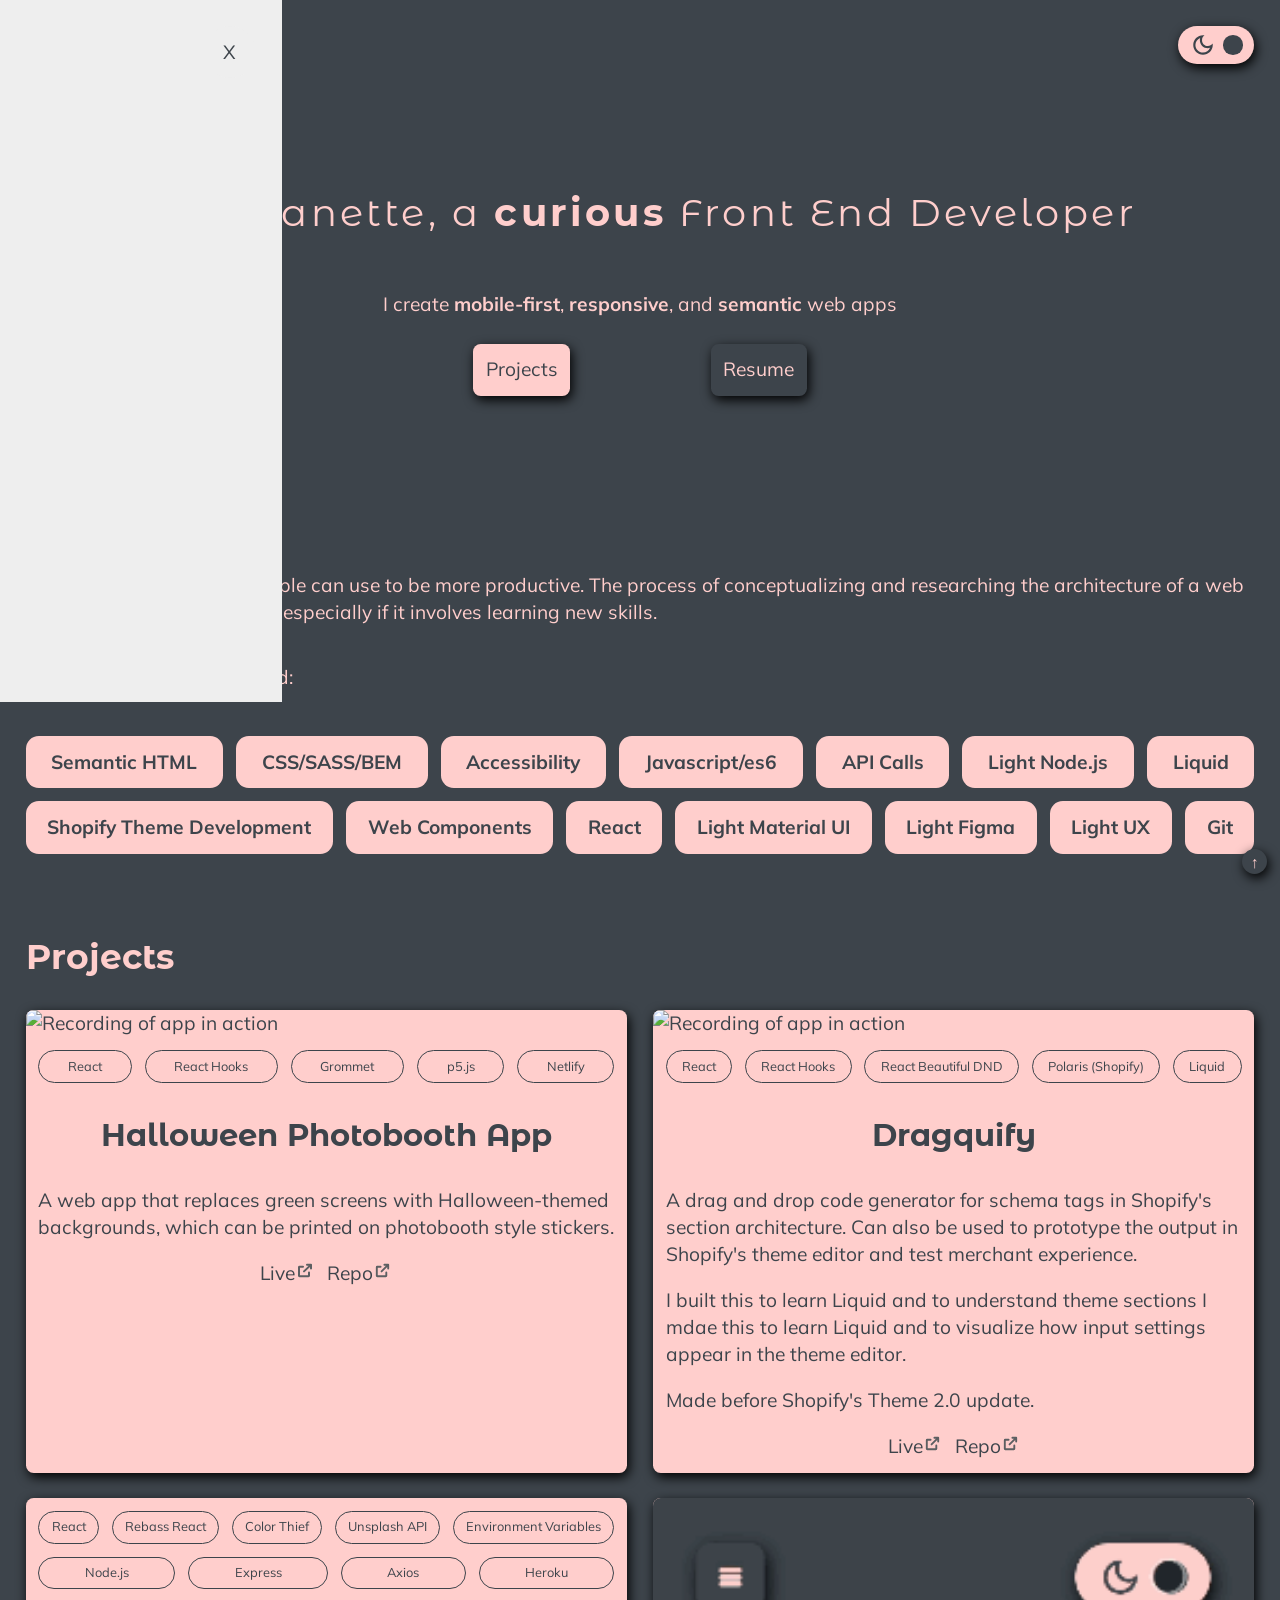
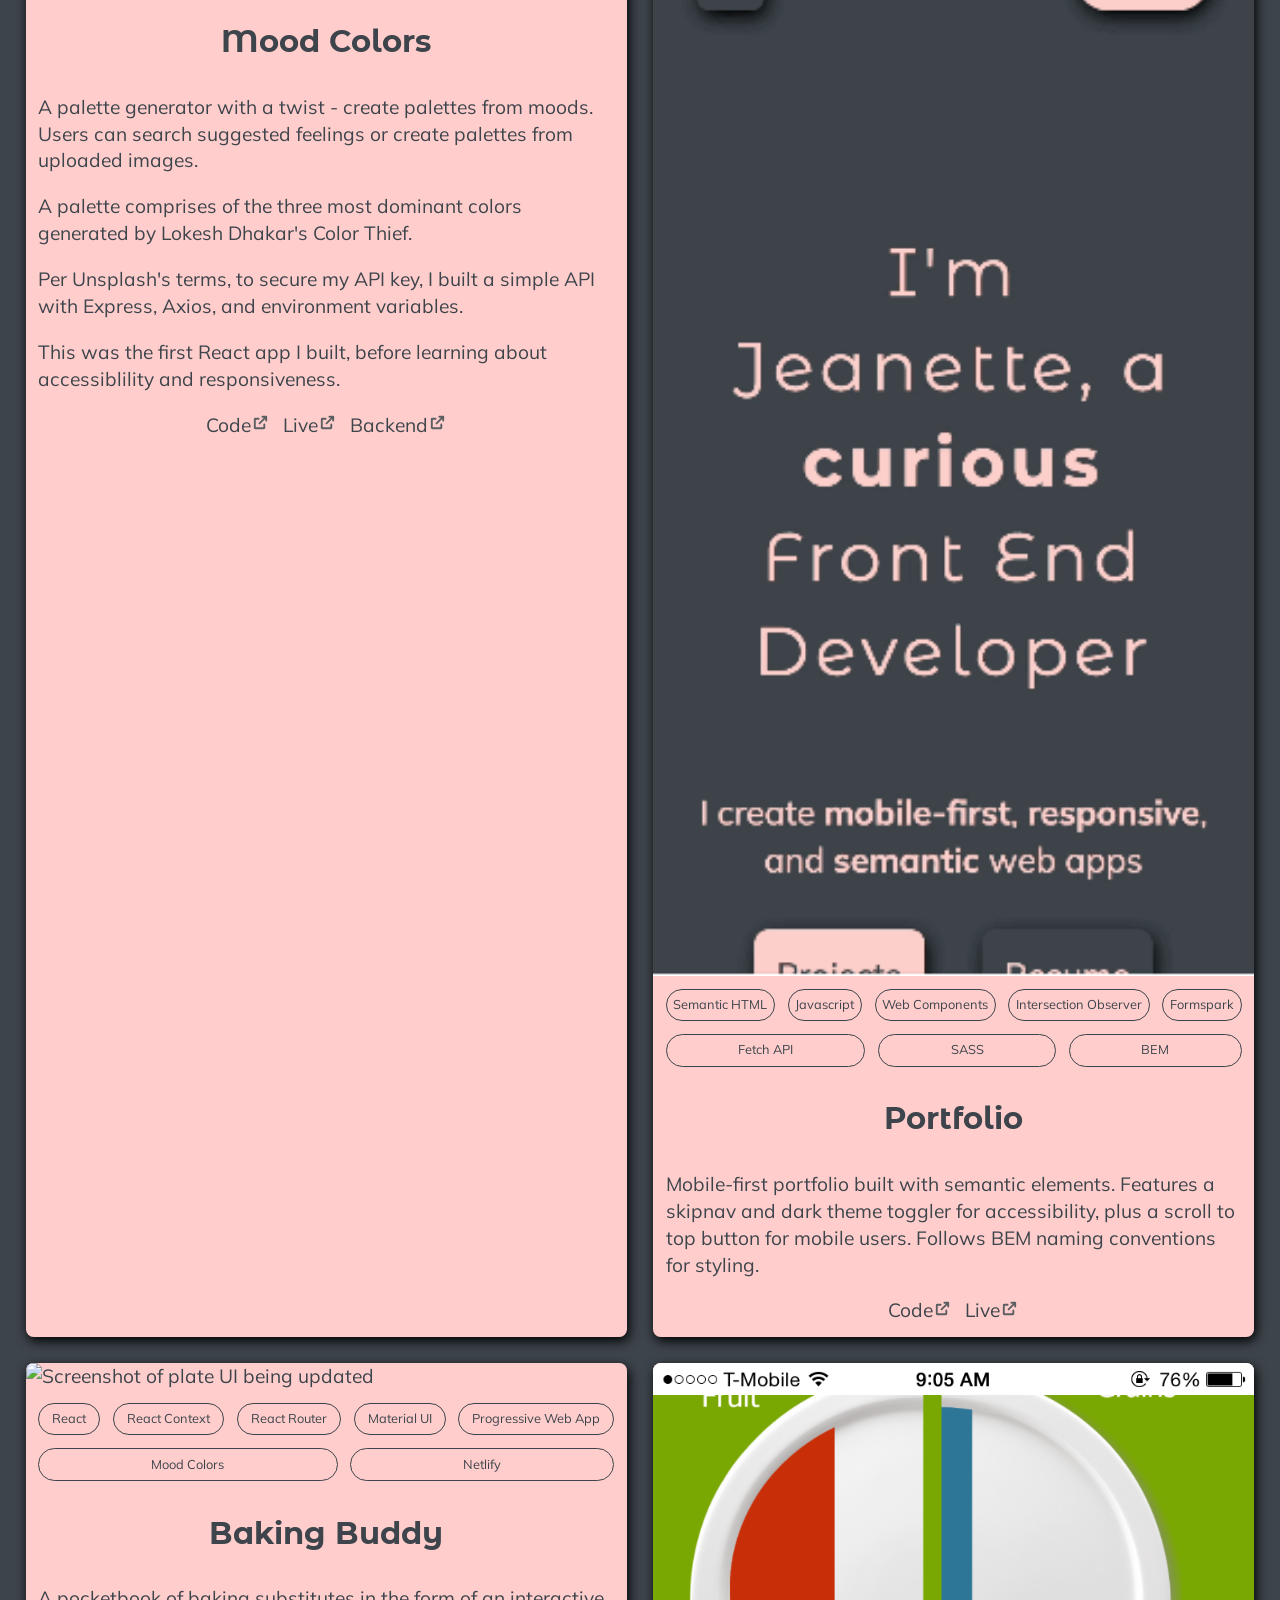
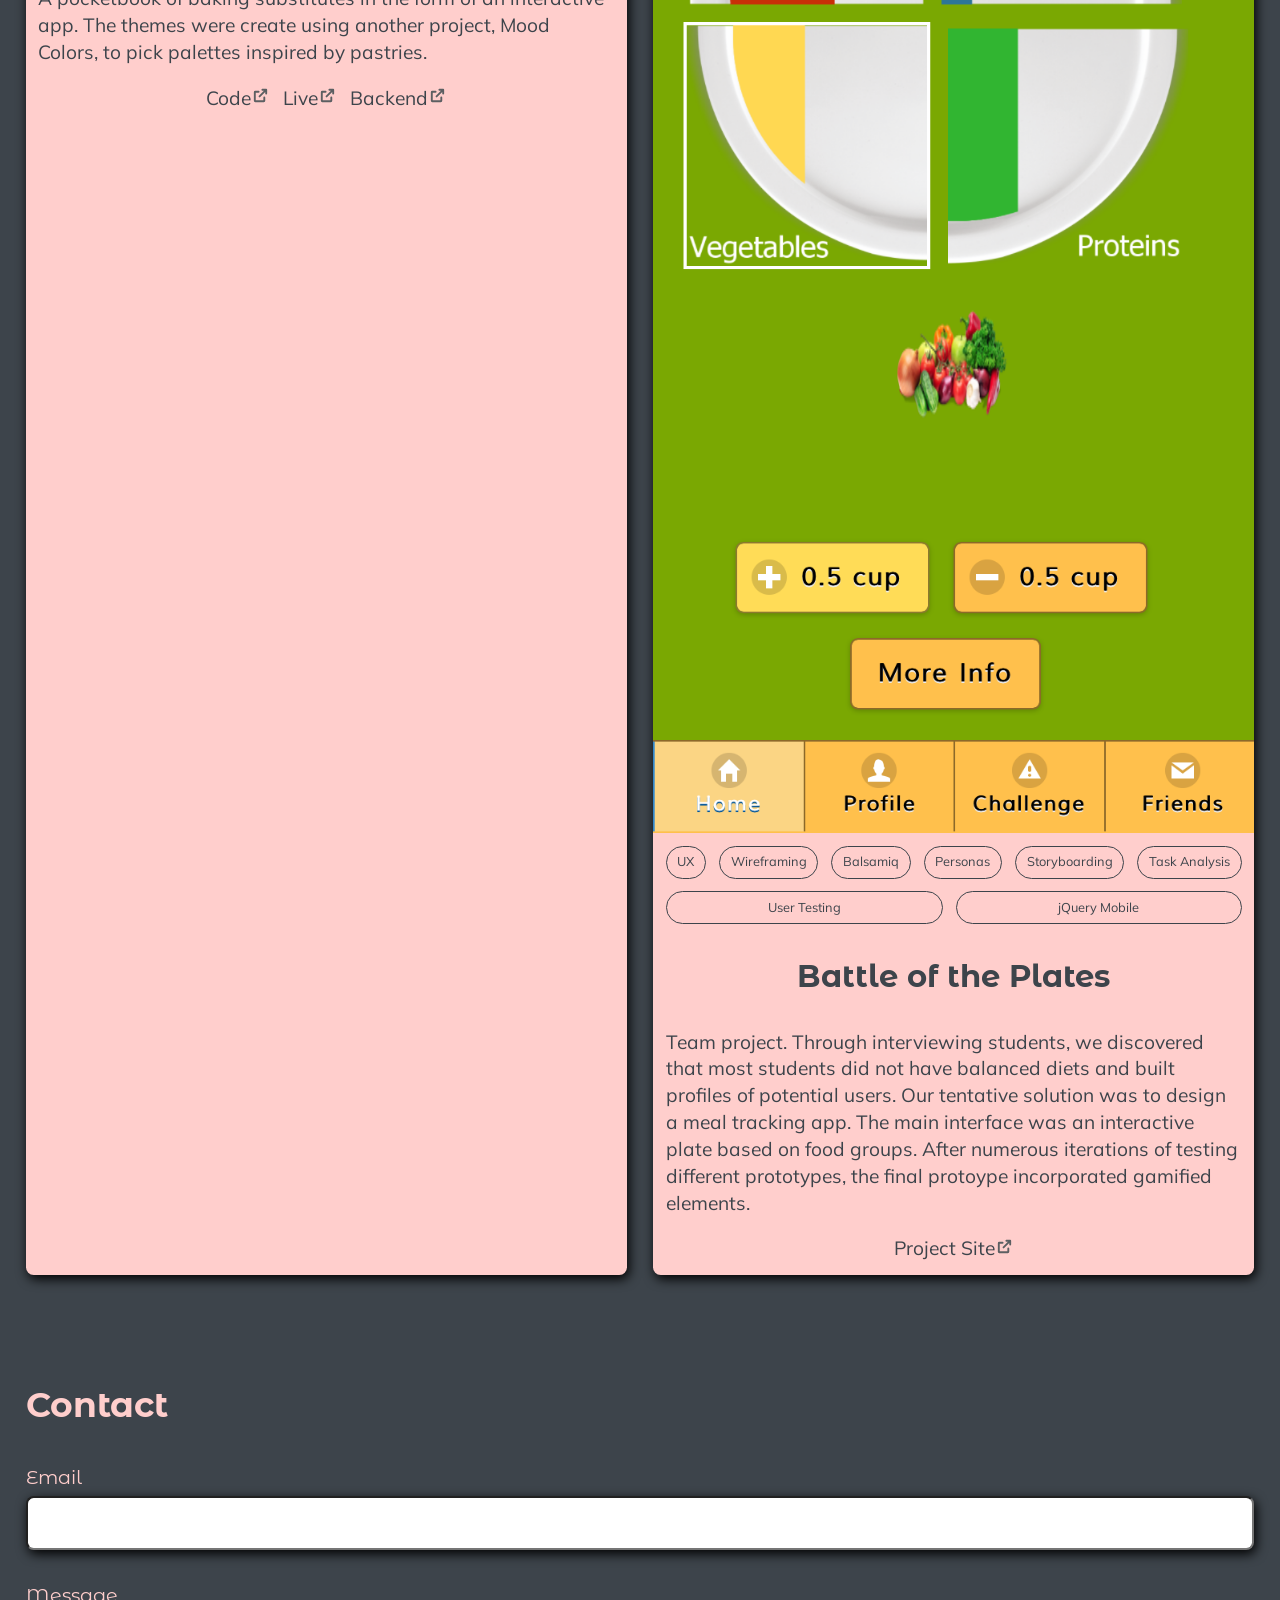
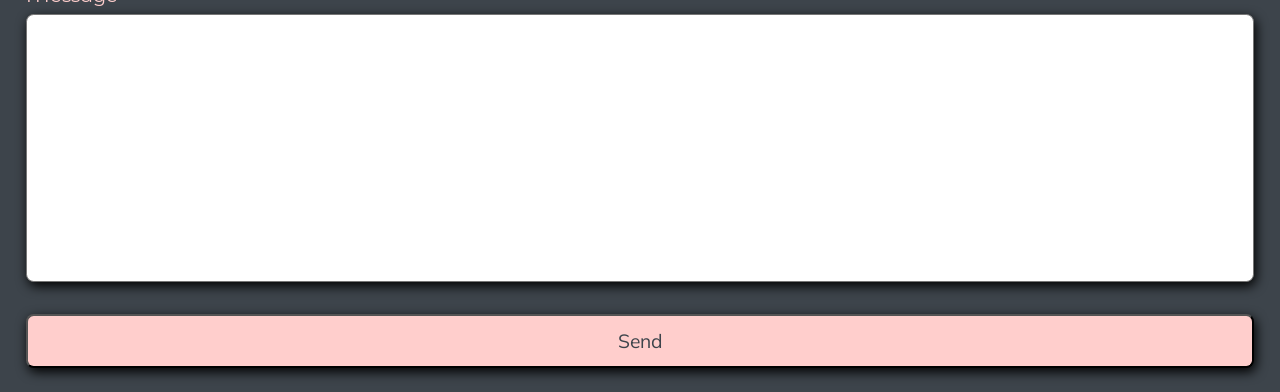
==== index.html @ dcfffb49 "Add placeholder image and lazyload gifs" ====
<!DOCTYPE html>
<html lang="en">
  <head>
    <meta charset="UTF-8" />
    <meta http-equiv="X-UA-Compatible" content="IE=edge" />
    <meta name="viewport" content="width=device-width, initial-scale=1.0" />
    <meta name="description" content="Portfolio" />
    <link rel="stylesheet" href="main.css" />
    <link rel="favicon" type="image/ico" href="favicon.ico" />
    <title>Jeanette Yue Portfolio</title>

    <style>
      @import url("https://fonts.googleapis.com/css2?family=Montserrat+Alternates:wght@300;400;700&family=Mulish:wght@300;400;700&display=swap");
    </style>
    <script src="src/components.js"></script>
    <script src="src/form.js" defer></script>
    <script src="src/observer.js" defer></script>
    <script src="src/lazyload.js" defer></script>
  </head>

  <body>
    <section>
      <a href="#main-content" class="skipnav">Skip to main content</a>
    </section>

    <header class="header">
      <mobile-menu
        class="menu"
        data-links-separator=", "
        data-links="home, about, projects, contact"
      >
      </mobile-menu>

      <color-toggler class="color-toggler"></color-toggler>
    </header>

    <main id="main-content">
      <button class="btn btn--ghost fab fab__scroll fab-scroll">↑</button>

      <article id="home" class="section home">
        <h1 class="section__title home__title">
          I'm Jeanette, a <strong class="home__bold">curious</strong> Front End
          Developer
        </h1>
        <div class="home__intro">
          <p class="home__content">
            I create <strong class="home__bold">mobile-first</strong>,
            <strong class="home__bold">responsive</strong>, and
            <strong class="home__bold">semantic</strong> web apps
          </p>
          <section class="home__cta">
            <a href="#projects" class="btn btn--primary">Projects</a>
            <a
              href="https://drive.google.com/file/d/1kxnfluTPzVmD3ePBHI1fdvrv6Mj-pIiy/view?usp=share_link"
              class="btn btn--secondary"
              >Resume</a
            >
          </section>
        </div>
      </article>

      <article id="about" class="section about">
        <h2 class="section__title">About</h2>
        <p>
          I love building tools that people can use to be more productive. The
          process of conceptualizing and researching the architecture of a web
          app is a thrilling adventrure, especially if it involves learning new
          skills.
        </p>
        <p>In my adventures, I've learned:</p>

        <section class="about__skills">
          <ul class="skills" aria-label="Skills">
            <li class="skills__item">Semantic HTML</li>
            <li class="skills__item">CSS/SASS/BEM</li>
            <li class="skills__item">Accessibility</li>
            <li class="skills__item">Javascript/es6</li>
            <li class="skills__item">API Calls</li>
            <li class="skills__item">Light Node.js</li>
            <li class="skills__item">Liquid</li>
            <li class="skills__item">Shopify Theme Development</li>
            <li class="skills__item">Web Components</li>
            <li class="skills__item">React</li>
            <li class="skills__item">Light Material UI</li>
            <li class="skills__item">Light Figma</li>
            <li class="skills__item">Light UX</li>
            <li class="skills__item">Git</li>
          </ul>
        </section>
      </article>

      <article id="projects" class="section projects">
        <h2 class="section__title">Projects</h2>

        <section class="projects card__gallery">
          <section class="projects__card card">
            <div class="card__img img__wrapper">
              <img
                src="placeholder.jpg"
                data-portfolio-src="gifs/photobooth.gif"
                alt="Recording of app in action"
                class="img"
              />
            </div>

            <div class="card__details">
              <ul class="card__skills-list" aria-label="Skills used in project">
                <li class="card__skills">React</li>
                <li class="card__skills">React Hooks</li>
                <li class="card__skills">Grommet</li>
                <li class="card__skills">p5.js</li>
                <li class="card__skills">Netlify</li>
              </ul>

              <h3 class="card__title">Halloween Photobooth App</h3>

              <p class="card__description">
                A web app that replaces green screens with Halloween-themed
                backgrounds, which can be printed on photobooth style stickers.
              </p>

              <ul class="card__links" aria-label="External links">
                <li class="card__list-item">
                  <a
                    href="https://halloweenphotobooth.netlify.app/"
                    target="_blank"
                    class="card__link"
                    rel="noreferrer"
                    >Live</a
                  >
                </li>
                <li class="card__list-item">
                  <a
                    href="https://github.com/j-yue/photobooth"
                    target="_blank"
                    class="card__link"
                    rel="noreferrer"
                    >Repo</a
                  >
                </li>
              </ul>
            </div>
          </section>

          <section class="projects__card card">
            <div class="card__img img__wrapper">
              <img
                src="placeholder.jpg"
                data-portfolio-src="gifs/dragquify.gif"
                alt="Recording of app in action"
                class="img"
              />
            </div>

            <div class="card__details">
              <ul class="card__skills-list" aria-label="Skills used in project">
                <li class="card__skills">React</li>
                <li class="card__skills">React Hooks</li>
                <li class="card__skills">React Beautiful DND</li>
                <li class="card__skills">Polaris (Shopify)</li>
                <li class="card__skills">Liquid</li>
              </ul>

              <h3 class="card__title">Dragquify</h3>

              <p class="card__description">
                A drag and drop code generator for schema tags in Shopify's
                section architecture. Can also be used to prototype the output
                in Shopify's theme editor and test merchant experience.
              </p>

              <p class="card__description">
                I built this to learn Liquid and to understand theme sections I
                mdae this to learn Liquid and to visualize how input settings
                appear in the theme editor.
              </p>

              <p class="card__description">
                Made before Shopify's Theme 2.0 update.
              </p>

              <ul class="card__links" aria-label="External links">
                <li class="card__list-item">
                  <a
                    href="https://dragquify.netlify.app/"
                    target="_blank"
                    class="card__link"
                    rel="noreferrer"
                    >Live</a
                  >
                </li>
                <li class="card__list-item">
                  <a
                    href="https://github.com/j-yue/dragquify"
                    target="_blank"
                    class="card__link"
                    rel="noreferrer"
                    >Repo</a
                  >
                </li>
              </ul>
            </div>
          </section>

          <section class="projects__card card">
            <div class="card__img img__wrapper">
              <img
                src="placeholder.jpg"
                data-portfolio-src="gifs/moodcolors.gif"
                alt=""
                class="img"
              />
            </div>

            <div class="card__details">
              <ul class="card__skills-list" aria-label="Skills used in project">
                <li class="card__skills">React</li>
                <li class="card__skills">Rebass React</li>
                <li class="card__skills">Color Thief</li>
                <li class="card__skills">Unsplash API</li>
                <li class="card__skills">Environment Variables</li>
                <li class="card__skills">Node.js</li>
                <li class="card__skills">Express</li>
                <li class="card__skills">Axios</li>
                <li class="card__skills">Heroku</li>
              </ul>

              <h3 class="card__title">Mood Colors</h3>

              <p class="card__description">
                A palette generator with a twist - create palettes from moods.
                Users can search suggested feelings or create palettes from
                uploaded images.
              </p>

              <p class="card__description">
                A palette comprises of the three most dominant colors generated
                by Lokesh Dhakar's Color Thief.
              </p>

              <p class="card__description">
                Per Unsplash's terms, to secure my API key, I built a simple API
                with Express, Axios, and environment variables.
              </p>

              <p class="card__description">
                This was the first React app I built, before learning about
                accessiblility and responsiveness.
              </p>

              <ul class="card__links" aria-label="External links">
                <li class="card__list-item">
                  <a
                    href="https://github.com/j-yue/mood-palette"
                    target="_blank"
                    class="card__link"
                    rel="noreferrer"
                    >Code</a
                  >
                </li>
                <li class="card__list-item">
                  <a
                    href="https://moodpalette.netlify.app/"
                    target="_blank"
                    class="card__link"
                    rel="noreferrer"
                    >Live</a
                  >
                </li>
                <li class="card__list-item">
                  <a
                    href="https://github.com/j-yue/mood-palette-backend/blob/master/index.js"
                    target="_blank"
                    class="card__link"
                    rel="noreferrer"
                    >Backend</a
                  >
                </li>
              </ul>
            </div>
          </section>

          <section class="projects__card card">
            <div class="card__img img__wrapper">
              <img
                src="placeholder.jpg"
                data-portfolio-src="gifs/portfolio.gif"
                alt=""
                class="img"
              />
            </div>

            <div class="card__details">
              <ul class="card__skills-list" aria-label="Skills used in project">
                <li class="card__skills">Semantic HTML</li>
                <li class="card__skills">Javascript</li>
                <li class="card__skills">Web Components</li>
                <li class="card__skills">Intersection Observer</li>
                <li class="card__skills">Formspark</li>
                <li class="card__skills">Fetch API</li>
                <li class="card__skills">SASS</li>
                <li class="card__skills">BEM</li>
              </ul>

              <h3 class="card__title">Portfolio</h3>

              <p class="card__description">
                Mobile-first portfolio built with semantic elements. Features a
                skipnav and dark theme toggler for accessibility, plus a scroll
                to top button for mobile users. Follows BEM naming conventions
                for styling.
              </p>

              <ul class="card__links" aria-label="External links">
                <li class="card__list-item">
                  <a href="" target="_blank" class="card__link" rel="noreferrer"
                    >Code</a
                  >
                </li>
                <li class="card__list-item">
                  <a href="" target="_blank" class="card__link" rel="noreferrer"
                    >Live</a
                  >
                </li>
              </ul>
            </div>
          </section>

          <section class="projects__card card">
            <div class="card__img img__wrapper">
              <img
                src="placeholder.jpg"
                data-portfolio-src="gifs/bakingbuddy.gif"
                alt="Screenshot of plate UI being updated"
                class="img"
              />
            </div>

            <div class="card__details">
              <ul class="card__skills-list" aria-label="Skills used in project">
                <li class="card__skills">React</li>
                <li class="card__skills">React Context</li>
                <li class="card__skills">React Router</li>
                <li class="card__skills">Material UI</li>
                <li class="card__skills">Progressive Web App</li>
                <li class="card__skills">Mood Colors</li>
                <li class="card__skills">Netlify</li>
              </ul>

              <h3 class="card__title">Baking Buddy</h3>

              <p class="card__description">
                A pocketbook of baking substitutes in the form of an interactive
                app. The themes were create using another project, Mood Colors,
                to pick palettes inspired by pastries.
              </p>

              <ul class="card__links" aria-label="External links">
                <li class="card__list-item">
                  <a href="" target="_blank" class="card__link" rel="noreferrer"
                    >Code</a
                  >
                </li>
                <li class="card__list-item">
                  <a href="" target="_blank" class="card__link" rel="noreferrer"
                    >Live</a
                  >
                </li>
                <li class="card__list-item">
                  <a href="" target="_blank" class="card__link" rel="noreferrer"
                    >Backend</a
                  >
                </li>
              </ul>
            </div>
          </section>

          <section class="projects__card card">
            <div class="card__img img__wrapper">
              <img
                src="placeholder.jpg"
                data-portfolio-src="gifs/plate.gif"
                alt=""
                class="img"
              />
            </div>

            <div class="card__details">
              <ul class="card__skills-list" aria-label="Skills used in project">
                <li class="card__skills">UX</li>
                <li class="card__skills">Wireframing</li>
                <li class="card__skills">Balsamiq</li>
                <li class="card__skills">Personas</li>
                <li class="card__skills">Storyboarding</li>
                <li class="card__skills">Task Analysis</li>
                <li class="card__skills">User Testing</li>
                <li class="card__skills">jQuery Mobile</li>
              </ul>

              <h3 class="card__title">Battle of the Plates</h3>

              <p class="card__description">
                Team project. Through interviewing students, we discovered that
                most students did not have balanced diets and built profiles of
                potential users. Our tentative solution was to design a meal
                tracking app. The main interface was an interactive plate based
                on food groups. After numerous iterations of testing different
                prototypes, the final protoype incorporated gamified elements.
              </p>

              <ul class="card__links" aria-label="External links">
                <li class="card__list-item">
                  <a
                    href="https://battleplates.netlify.app/"
                    target="_blank"
                    class="card__link"
                    rel="noreferrer"
                    >Project Site</a
                  >
                </li>
              </ul>
            </div>
          </section>
        </section>
      </article>

      <article class="section contact" id="contact">
        <h2 class="section__title">Contact</h2>

        <form class="contact__form">
          <div class="form__wrapper">
            <label for="email" class="form__label">Email</label>
            <input
              class="form__input form__email"
              type="email"
              id="email"
              name="email"
              required
            />
          </div>
          <div class="form__wrapper">
            <label for="message" class="form__label">Message</label>
            <textarea
              class="form__input form__textarea"
              name="message"
              id="message"
              cols="30"
              rows="10"
              required
            ></textarea>
          </div>

          <button class="btn btn--submit form__submit" type="submit">
            Send
          </button>

          <div class="form__toast-wrapper">
            <span class="form__toast"></span>
          </div>
        </form>
      </article>
    </main>
  </body>
</html>
---- main.css ----
:root {
  --color-bg: #3d444b;
  --color-fg: #ffcecc;
  --color-accent: #bbcde0;
  --color-menu: #eee;
  --color-accent2: #a285a5;
  --spacing: 2rem;
  --transition: 0.4s;
  --border-radius: 0.6rem;
  --drop-shadow: drop-shadow(2px 4px 6px black);
  --toggler-on: var(--color-fg);
  --toggler-off: #888;
  --toggler-slider: var(--color-bg);
  --toggler-top: 0.75rem;
  --toggler-left: 3.5rem;
  --toggler-icon-url: url("icons/icon-dark.svg");
  --toggler-icon-left: 0.5rem;
  --font-body: "Mulish", sans-serif;
  --font-title: "Montserrat Alternates", sans-serif;
}

body[light] {
  --color-bg: #fff;
  --color-fg: #000;
  --color-accent: #888;
  --color-menu: #000;
  --toggler-on: #000;
  --toggler-off: #888;
  --toggler-slider: #fff;
  --toggler-left: 1rem;
  --toggler-icon-url: url("icons/icon-light.svg");
  --toggler-icon-left: 2.75rem;
}

@keyframes fadeIn {
  from {
    opacity: 0;
    top: 2rem;
  }
  30% {
    top: 0;
    opacity: 0.1;
  }
  60% {
    top: 0;
    opacity: 0.5;
  }
  to {
    opacity: 1;
    top: 0;
  }
}
*, *::before, *::after {
  box-sizing: border-box;
  cursor: default;
}

body {
  margin: 0;
  position: absolute;
  min-width: 320px;
  opacity: 0;
  animation: 1s fadeIn 0.5s ease-out forwards;
}

main {
  margin-top: 3rem;
}

ul {
  padding: 0;
  margin: 0;
  list-style: none;
}

a {
  color: inherit;
  cursor: pointer;
}

html {
  font-size: 14px;
  scroll-behavior: smooth;
  height: 100%;
}
@media screen and (min-width: 769px) {
  html {
    font-size: 18px;
  }
}
@media screen and (min-width: 1025px) {
  html {
    font-size: 22px;
  }
}
@media screen and (min-width: 1201px) {
  html {
    font-size: 1vw;
  }
}
@media screen and (min-width: 1401px) {
  html {
    font-size: 1.25vw;
  }
}

body {
  background-color: var(--color-bg);
  position: absolute;
  min-height: 100%;
  width: 100%;
}
body[unscrollable] {
  overflow: hidden;
}

body {
  color: var(--color-fg);
  font-size: 1.5rem;
  font-family: var(--font-body);
  line-height: 1.4;
}

h1 {
  font-family: var(--font-title);
  font-size: calc(calc(3rem + 0.3rem) - calc(1 * 0.3rem));
}

h2 {
  font-family: var(--font-title);
  font-size: calc(calc(3rem + 0.3rem) - calc(2 * 0.3rem));
}

h3 {
  font-family: var(--font-title);
  font-size: calc(calc(3rem + 0.3rem) - calc(3 * 0.3rem));
}

h4 {
  font-family: var(--font-title);
  font-size: calc(calc(3rem + 0.3rem) - calc(4 * 0.3rem));
}

h5 {
  font-family: var(--font-title);
  font-size: calc(calc(3rem + 0.3rem) - calc(5 * 0.3rem));
}

h6 {
  font-family: var(--font-title);
  font-size: calc(calc(3rem + 0.3rem) - calc(6 * 0.3rem));
}

h1 {
  letter-spacing: 0.25rem;
}

.visually-hidden {
  clip: rect(0 0 0 0);
  clip-path: inset(50%);
  height: 1px;
  overflow: hidden;
  position: absolute;
  white-space: nowrap;
  width: 1px;
}

.skipnav {
  opacity: 0;
  position: absolute;
  left: var(--spacing);
  top: -100vh;
  transition: 0.3s;
  padding: 1rem;
}
.skipnav:focus {
  top: var(--spacing);
  opacity: 1;
  background-color: var(--color-accent);
  color: var(--color-bg);
  z-index: 100;
}

.btn {
  font-size: inherit;
  padding: 1rem;
  border-radius: var(--border-radius);
  transition: var(--transition);
  filter: var(--drop-shadow);
  font-family: var(--font-body);
  text-decoration: none;
}
.btn:hover {
  box-shadow: 0 0 1rem var(--color-fg);
  cursor: pointer;
}
.btn:active {
  transform: translateY(0.1rem);
}
.btn--primary {
  background-color: var(--color-fg);
  color: var(--color-bg);
}
.btn--secondary {
  background-color: var(--color-bg);
  color: var(--color-fg);
}
.btn--ghost {
  background-color: var(--color-bg);
  color: var(--color-fg);
  border: 0;
}
.btn--close {
  padding: 0;
  width: 4rem;
  height: 4rem;
  border-radius: 50%;
  background-color: var(--color-menu);
  color: var(--color-bg);
  display: flex;
  flex-direction: row;
  flex-wrap: nowrap;
  justify-content: center;
  align-items: center;
  position: absolute;
  top: var(--spacing);
  right: var(--spacing);
  border: 0;
  filter: none;
}
.btn--close:hover {
  background: var(--color-bg);
  color: var(--color-menu);
}
.btn--submit {
  background-color: var(--color-fg);
  color: var(--color-bg);
  width: 100%;
}
.btn--fab {
  border-radius: 50%;
}

.fab {
  border-radius: 50%;
  transition: var(--transition);
  display: flex;
  flex-direction: row;
  flex-wrap: nowrap;
  justify-content: center;
  align-items: center;
}
.fab__scroll {
  position: fixed;
  right: 1rem;
  z-index: 10;
  width: 1rem;
  height: 1rem;
  font-size: 1.25rem;
  opacity: 0;
}
.fab__scroll--visible {
  bottom: 2rem;
  opacity: 1;
}
.fab__scroll--hidden {
  bottom: -5rem;
  opacity: 0;
}

.home__title {
  font-weight: normal;
  text-align: center;
}
.home__bold {
  font-weight: bold;
}
@media screen and (min-width: 769px) {
  .home__intro {
    width: 75%;
    margin: auto;
  }
}
@media screen and (min-width: 1201px) {
  .home__intro {
    width: 50%;
  }
}
.home__content {
  text-align: center;
}
.home__cta {
  display: flex;
  flex-direction: row;
  flex-wrap: nowrap;
  justify-content: space-evenly;
  align-items: center;
  margin-top: var(--spacing);
}

.about__skills {
  margin-top: var(--spacing);
}

.section {
  padding: var(--spacing);
  display: flex;
  flex-flow: column nowrap;
}

.skills {
  display: flex;
  flex-direction: row;
  flex-wrap: wrap;
  justify-content: center;
  align-items: center;
  font-weight: bold;
  margin-right: -1rem;
  margin-bottom: -1rem;
}
.skills__item {
  background-color: var(--color-fg);
  color: var(--color-bg);
  padding: 1rem;
  border-radius: 1rem;
  margin: 0 1rem 1rem 0;
  display: flex;
  flex-direction: column;
  flex-wrap: nowrap;
  justify-content: center;
  align-items: center;
  flex: auto;
  text-align: center;
}

.img {
  width: 100%;
  height: auto;
  object-fit: cover;
}
.img__wrapper {
  display: flex;
  flex-flow: column nowrap;
  justify-content: center;
  align-items: center;
  width: 100%;
}

.menu__expand {
  width: 3rem;
  height: 3rem;
  display: flex;
  flex-direction: column;
  flex-wrap: nowrap;
  justify-content: space-evenly;
  align-items: center;
  background: var(--color-bg);
}
.menu__hamburger {
  width: 100%;
  height: 0.25rem;
  border-radius: 0.25rem;
  background-color: var(--color-fg);
}
.menu__hamburger:hover {
  cursor: pointer;
}
.menu__list {
  margin: 0;
  padding: var(--spacing);
  list-style: none;
  background: var(--color-menu);
  position: fixed;
  top: 0;
  width: 100%;
  height: 100vh;
  z-index: 100;
  display: flex;
  flex-direction: column;
  flex-wrap: nowrap;
  justify-content: space-evenly;
  align-items: center;
  box-sizing: border-box;
  left: -100vw;
  transition: var(--transition);
}
.menu__nav--expanded .menu__list {
  left: 0;
}
.menu__link {
  color: var(--color-bg);
  text-decoration: none;
  text-transform: capitalize;
  font-size: 2rem;
}
.menu__link:local-link {
  font-weight: bold;
}
.menu__list-item {
  position: relative;
  display: flex;
  flex-direction: column;
  flex-wrap: nowrap;
  justify-content: center;
  align-items: center;
  transition: var(--transition);
}
.menu__list-item::after {
  content: "";
  display: block;
  width: 0;
  height: 3px;
  opacity: 0;
  position: relative;
  z-index: -1;
  background-color: var(--color-bg);
  transition: var(--transition);
}
.menu__list-item:hover::after {
  width: 130%;
  opacity: 1;
}

.card {
  display: flex;
  flex-direction: column;
  flex-wrap: nowrap;
  justify-content: flex-start;
  align-items: center;
  background: var(--color-fg);
  color: var(--color-bg);
  border-radius: var(--border-radius);
  overflow: hidden;
  filter: var(--drop-shadow);
  margin-bottom: var(--spacing);
  align-self: stretch;
}
.card__gallery {
  display: flex;
  flex-direction: row;
  flex-wrap: wrap;
  justify-content: space-between;
  align-items: center;
}
.card__title {
  text-align: center;
}
.card__details {
  padding: calc((var(--spacing))/2);
}
.card__skills-list {
  display: flex;
  flex-direction: row;
  flex-wrap: wrap;
  justify-content: center;
  align-items: center;
  font-size: 1rem;
  margin-right: -1rem;
  margin-bottom: -1rem;
}
.card__skills {
  flex: auto;
  color: var(--color-bg);
  border: 0.1rem solid var(--color-bg);
  padding: 0.5rem;
  text-align: center;
  border-radius: 2rem;
  margin: 0 1rem 1rem 0;
}
.card__links {
  display: flex;
  flex-direction: row;
  flex-wrap: nowrap;
  justify-content: center;
  align-items: center;
}
.card__link {
  padding: 0.5rem;
  text-decoration: none;
}
.card__link::after {
  content: "";
  width: 1.5rem;
  height: 1.5rem;
  display: inline-block;
  background-image: url("icons/icon-external.svg");
}
@media screen and (min-width: 1025px) {
  .card {
    width: calc(50% - calc((var(--spacing))/2));
  }
}

.header {
  padding: var(--spacing);
  width: 100%;
}

.form__label {
  font-family: var(--font-title);
  line-height: 2;
}
.form__input {
  width: 100%;
  font-size: inherit;
  padding: calc(var(--spacing)*.5);
  border-radius: var(--border-radius);
  filter: var(--drop-shadow);
  font-family: inherit;
}
.form__textarea {
  resize: none;
}
.form__wrapper {
  margin-bottom: var(--spacing);
}
.form__toast-wrapper {
  display: flex;
  flex-direction: row;
  flex-wrap: nowrap;
  justify-content: center;
  align-items: center;
  position: fixed;
  bottom: -100vh;
  left: 0;
  width: 100%;
  opacity: 0;
  transition: var(--transition);
}
.form__toast-wrapper--visible {
  bottom: 50%;
  opacity: 1;
}
.form__toast {
  background: var(--color-accent);
  color: var(--color-bg);
  padding: 1rem;
  border-radius: var(--border-radius);
}

/*# sourceMappingURL=main.css.map */
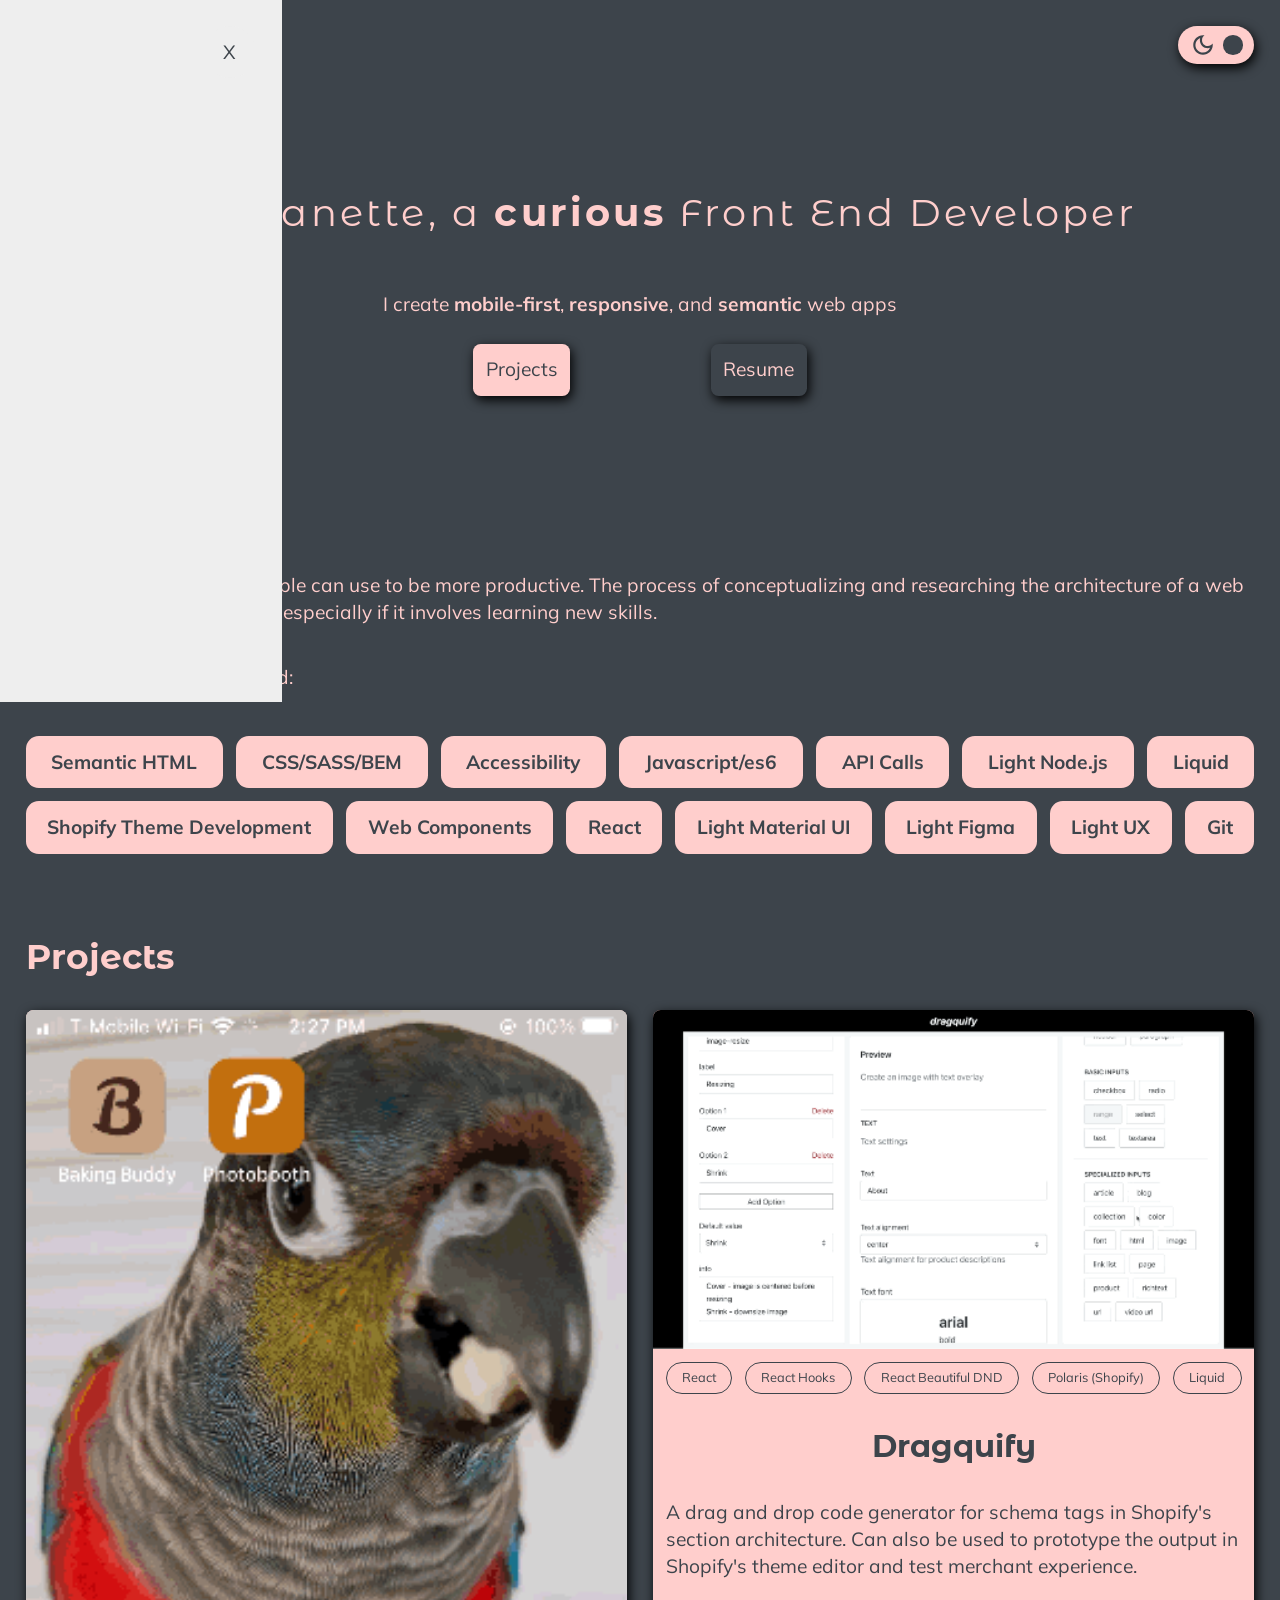
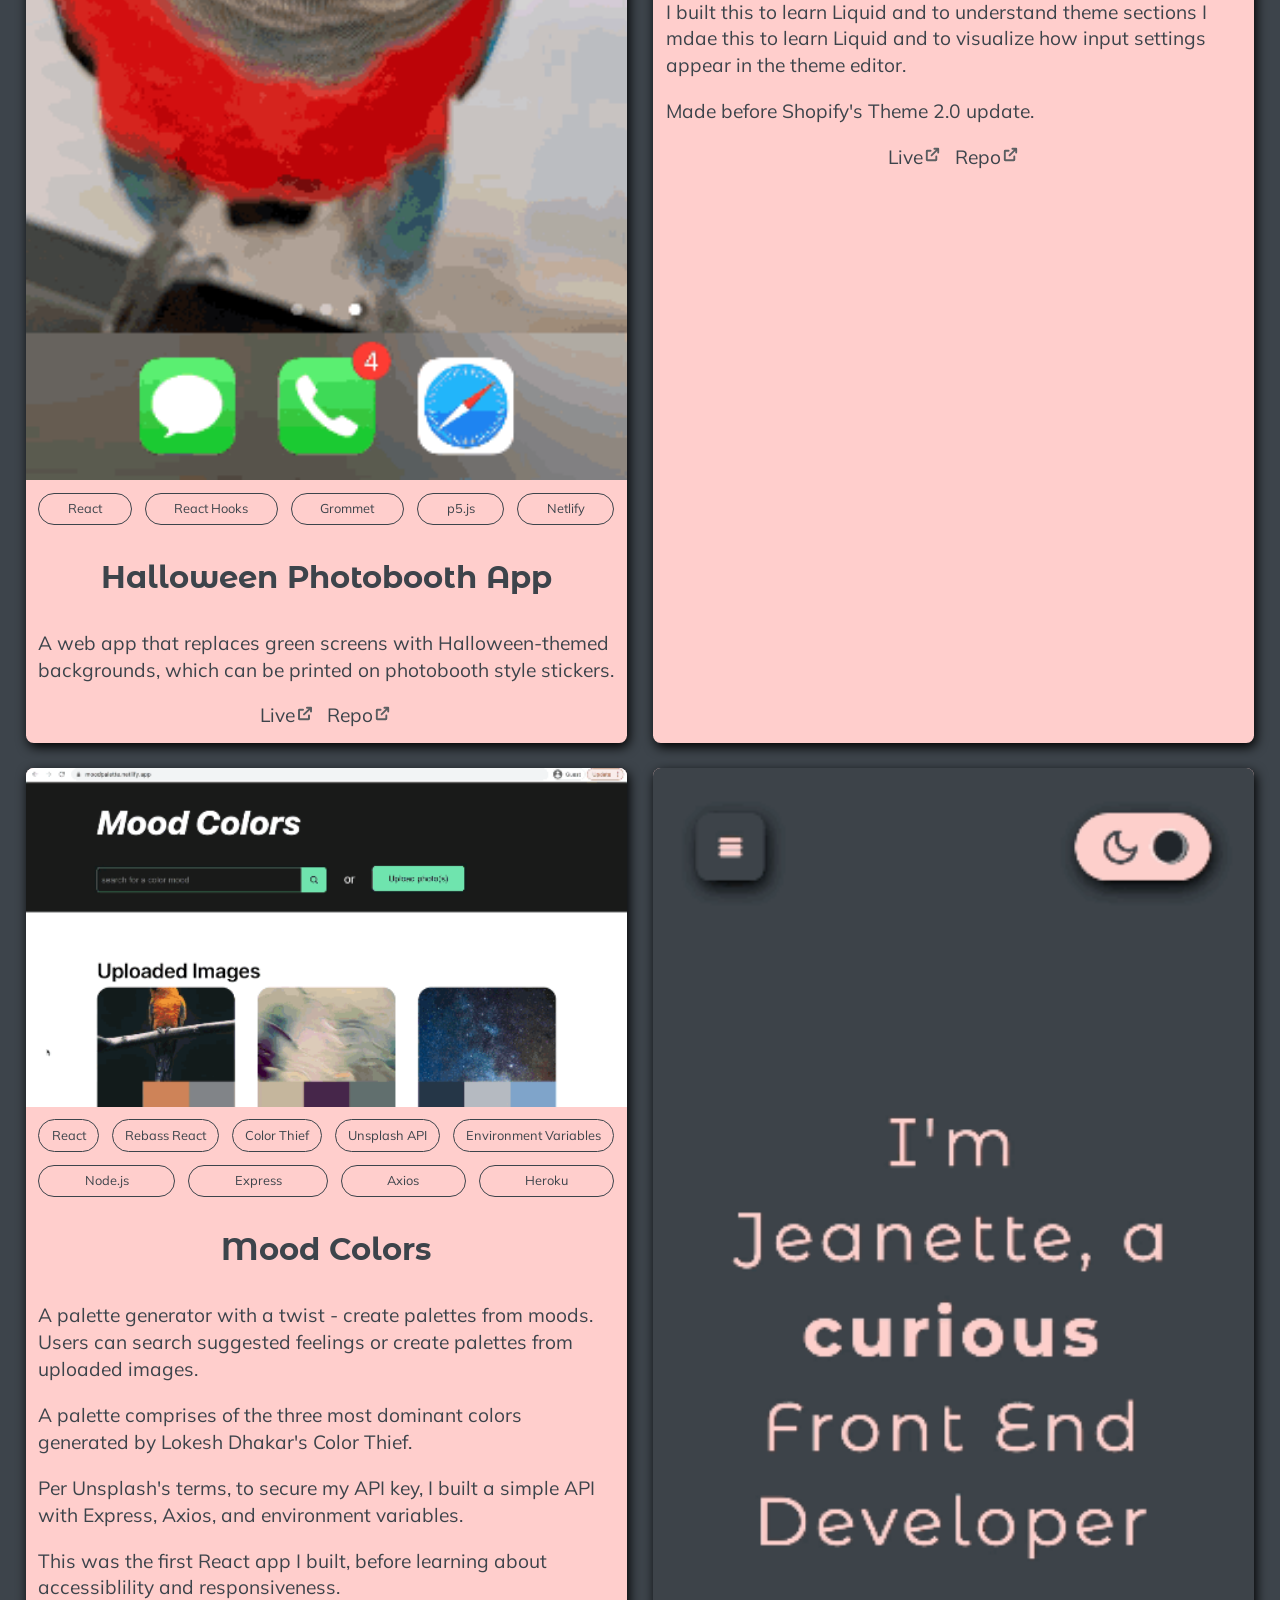
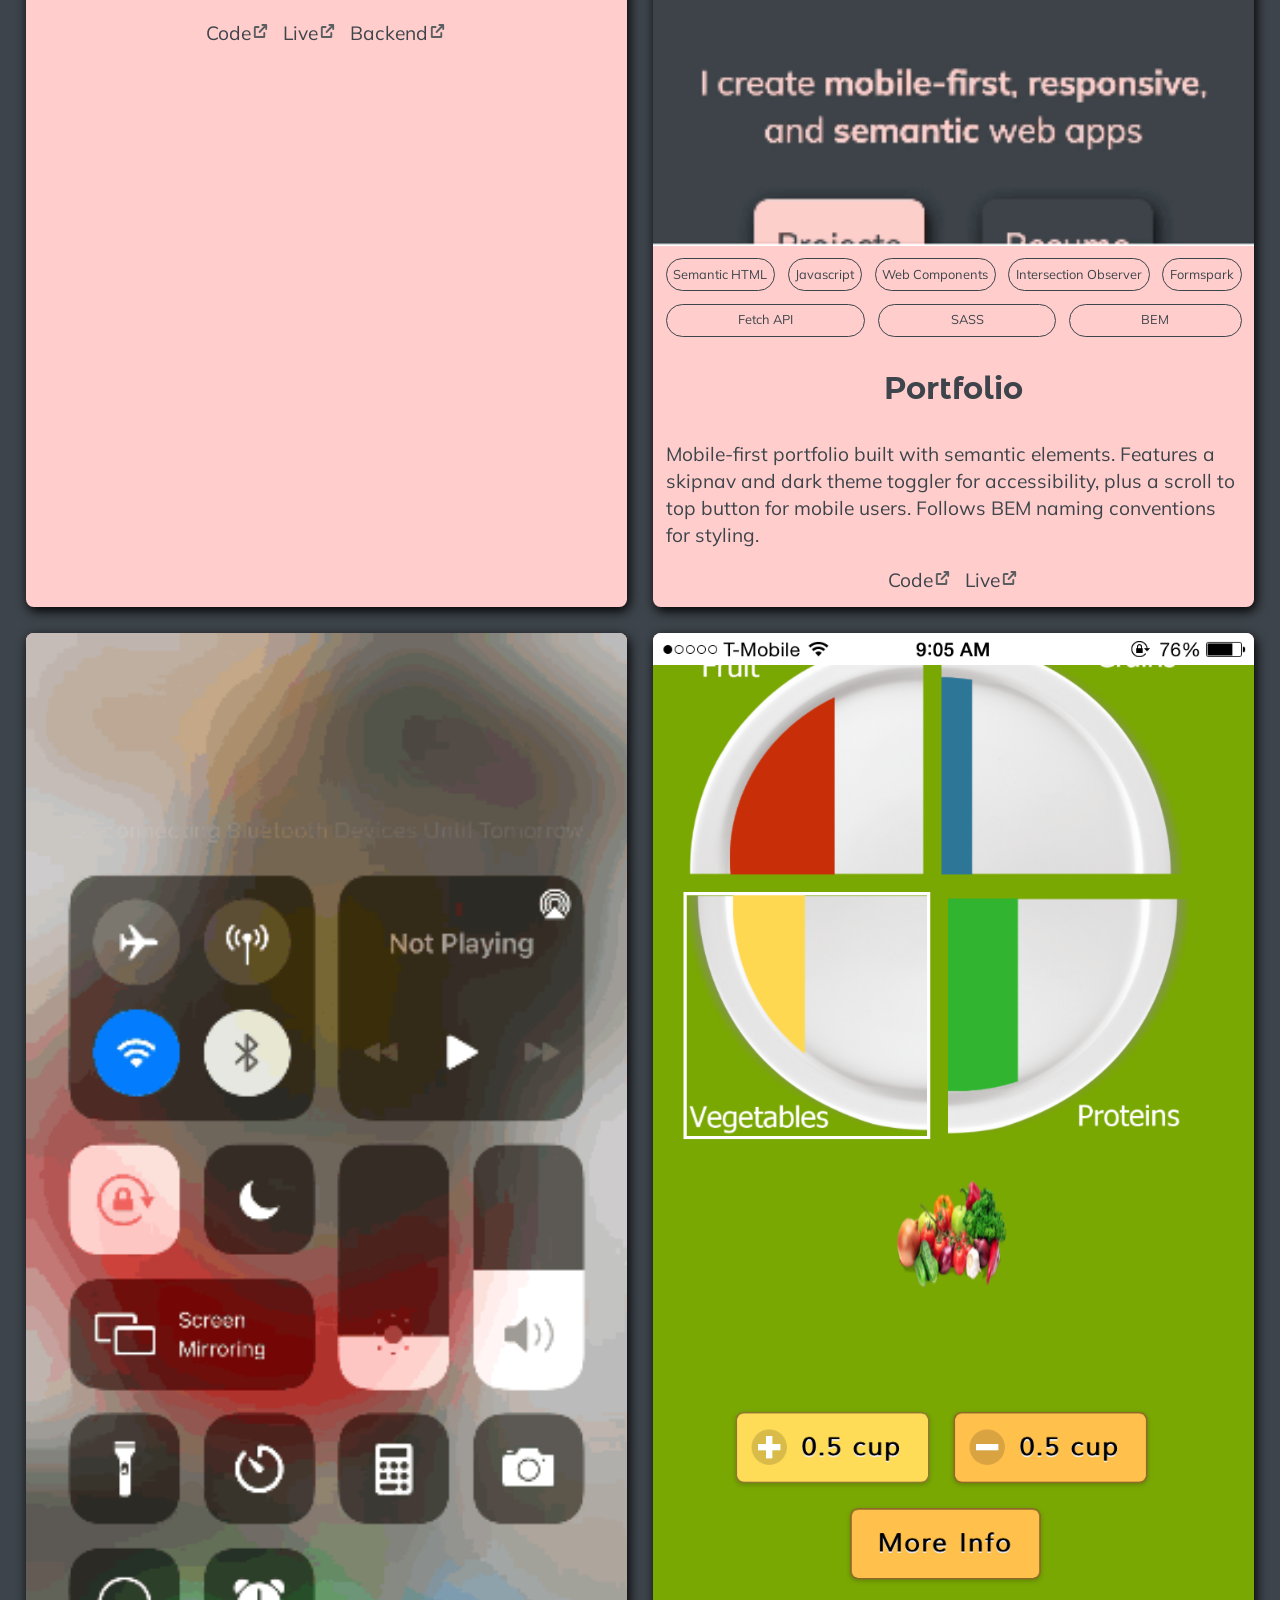
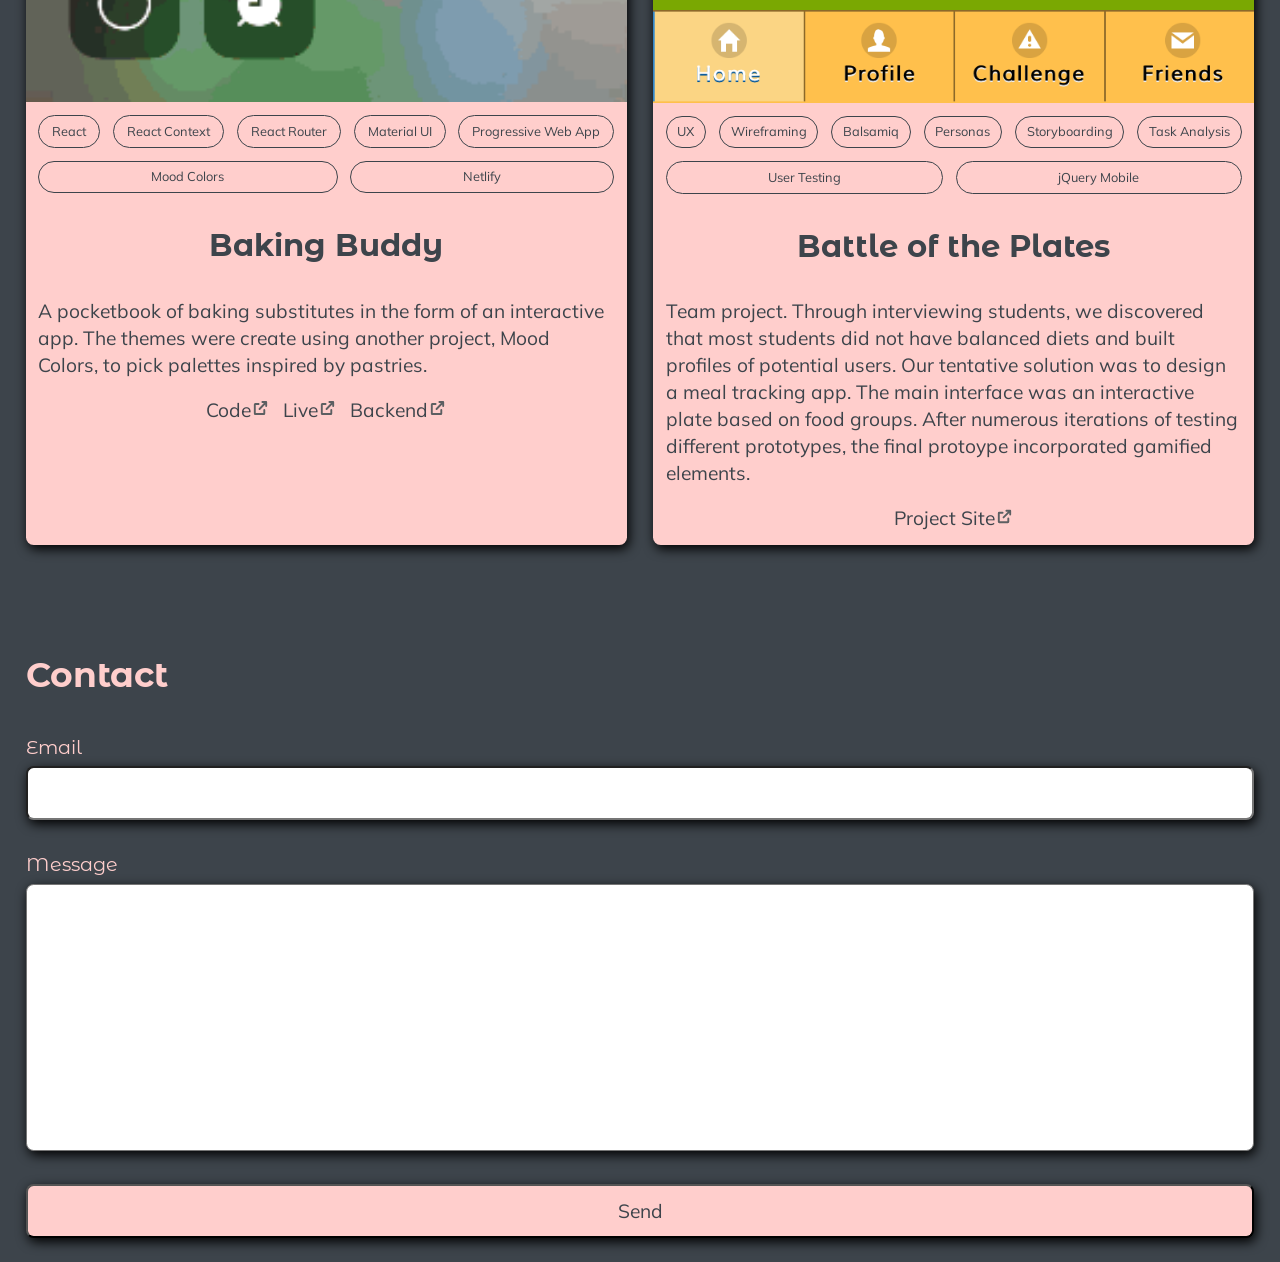
==== commit 67d45785: "Replace gifs with smaller sizes" ====
--- a/index.html
+++ b/index.html
@@ -97,7 +97,7 @@
             <div class="card__img img__wrapper">
               <img
                 src="placeholder.jpg"
-                data-portfolio-src="gifs/photobooth.gif"
+                data-portfolio-src="gifs/photoboothLOW.gif"
                 alt="Recording of app in action"
                 class="img"
               />
@@ -146,7 +146,7 @@
             <div class="card__img img__wrapper">
               <img
                 src="placeholder.jpg"
-                data-portfolio-src="gifs/dragquify.gif"
+                data-portfolio-src="gifs/dragquifyLOW.gif"
                 alt="Recording of app in action"
                 class="img"
               />
@@ -206,7 +206,7 @@
             <div class="card__img img__wrapper">
               <img
                 src="placeholder.jpg"
-                data-portfolio-src="gifs/moodcolors.gif"
+                data-portfolio-src="gifs/moodcolorsLOW.gif"
                 alt=""
                 class="img"
               />
@@ -330,7 +330,7 @@
             <div class="card__img img__wrapper">
               <img
                 src="placeholder.jpg"
-                data-portfolio-src="gifs/bakingbuddy.gif"
+                data-portfolio-src="gifs/bakingbuddyLOW.gif"
                 alt="Screenshot of plate UI being updated"
                 class="img"
               />
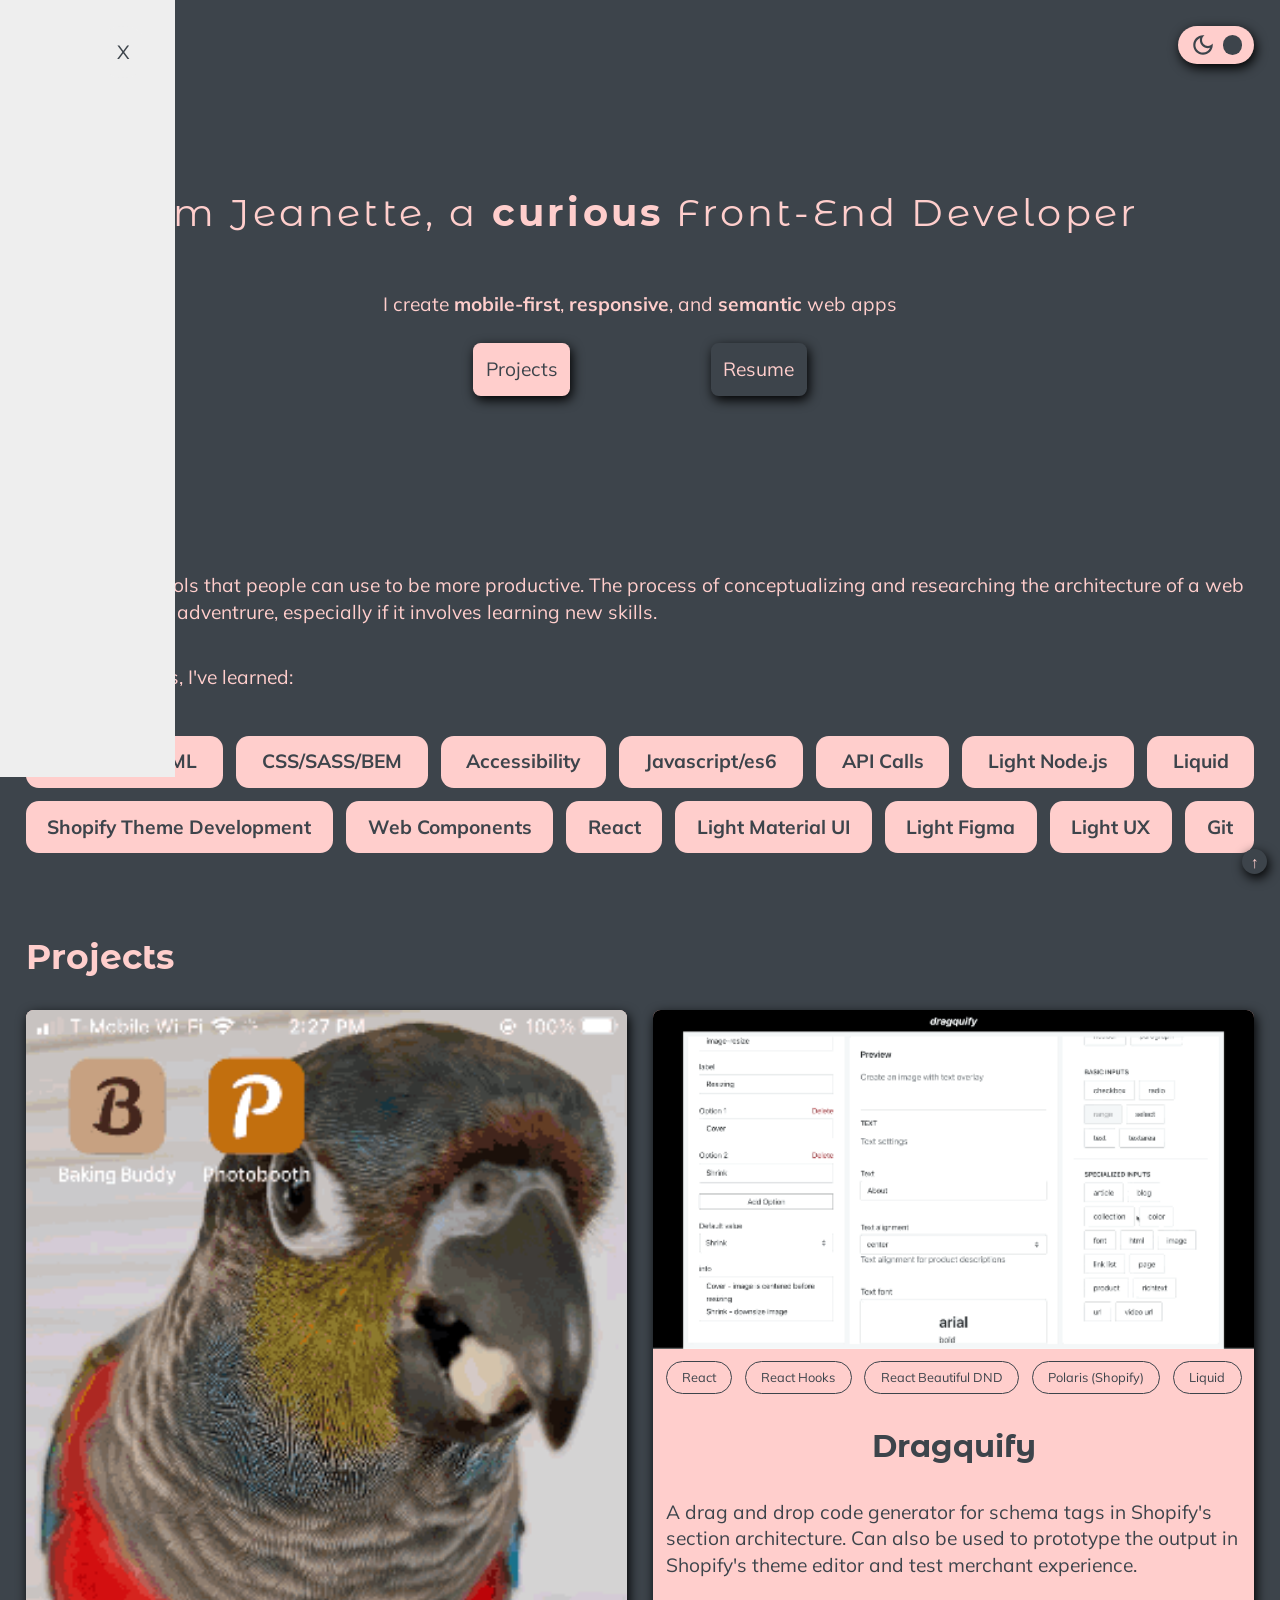
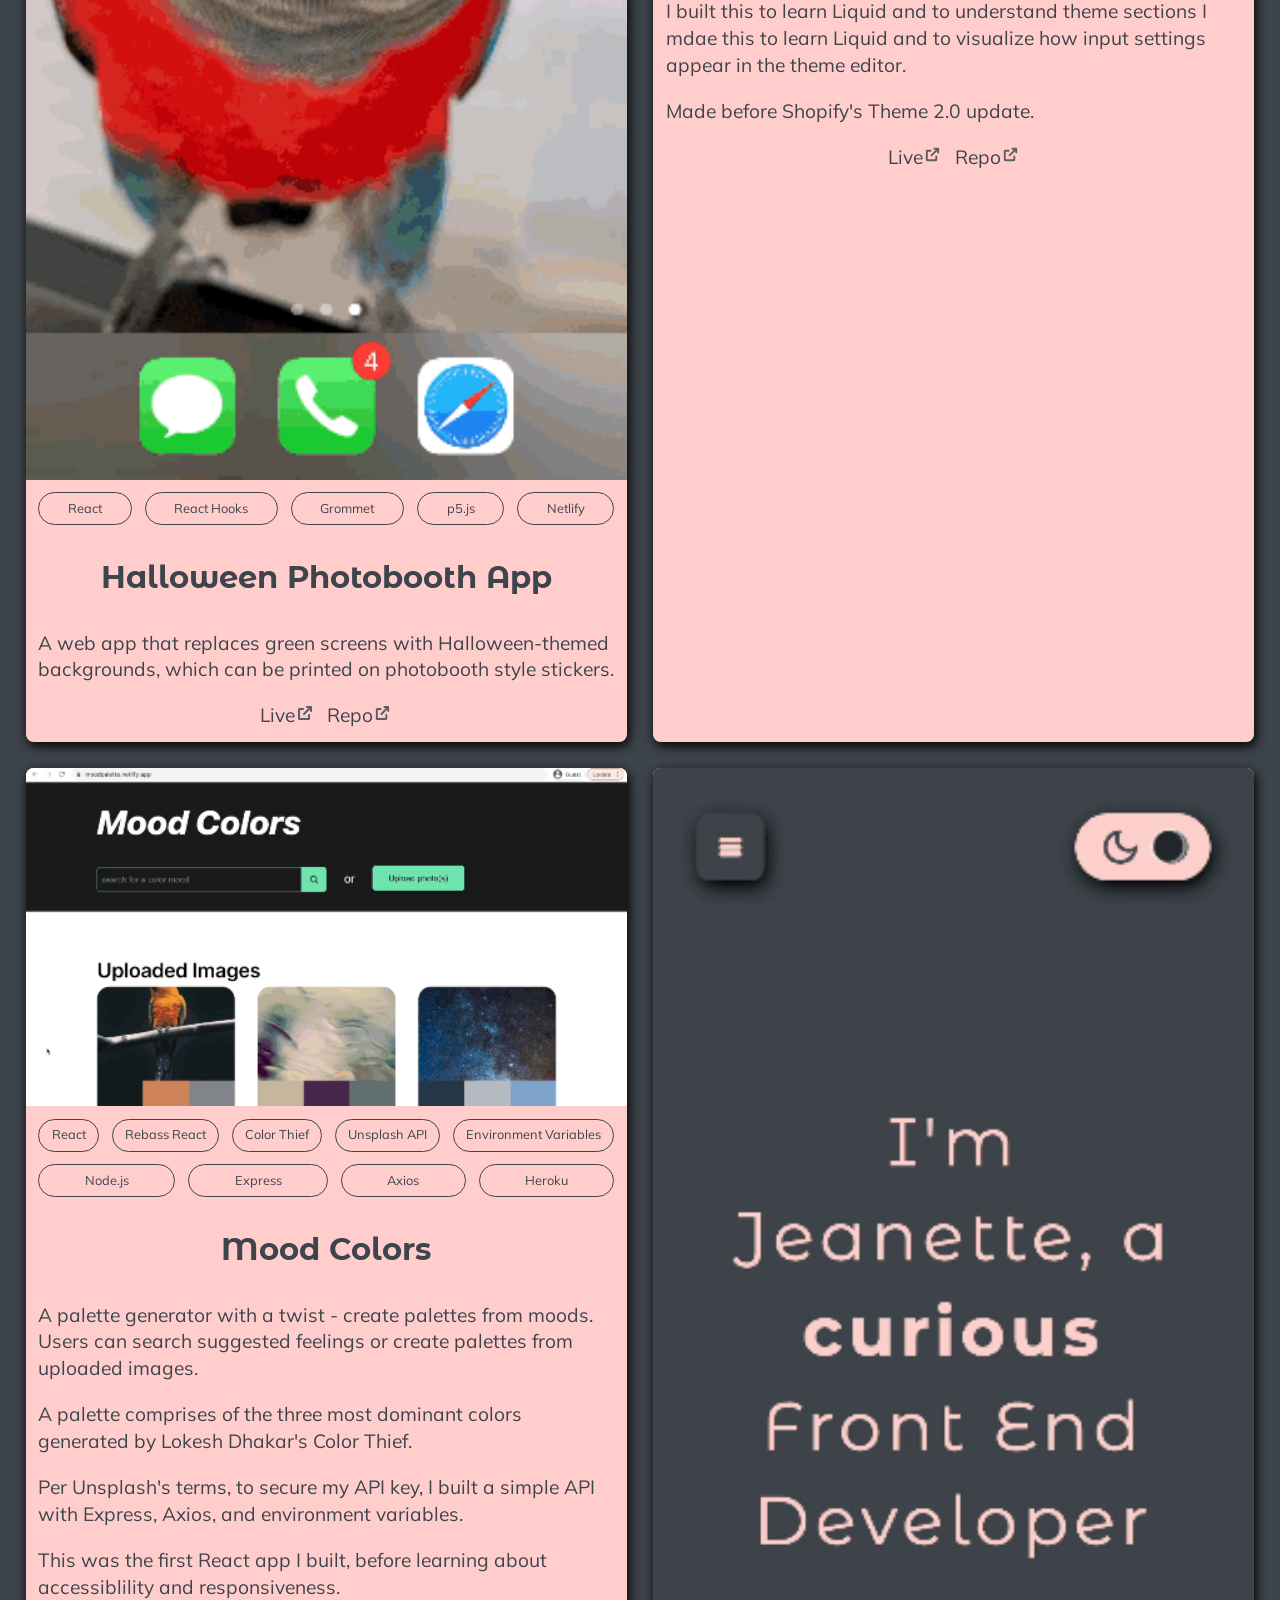
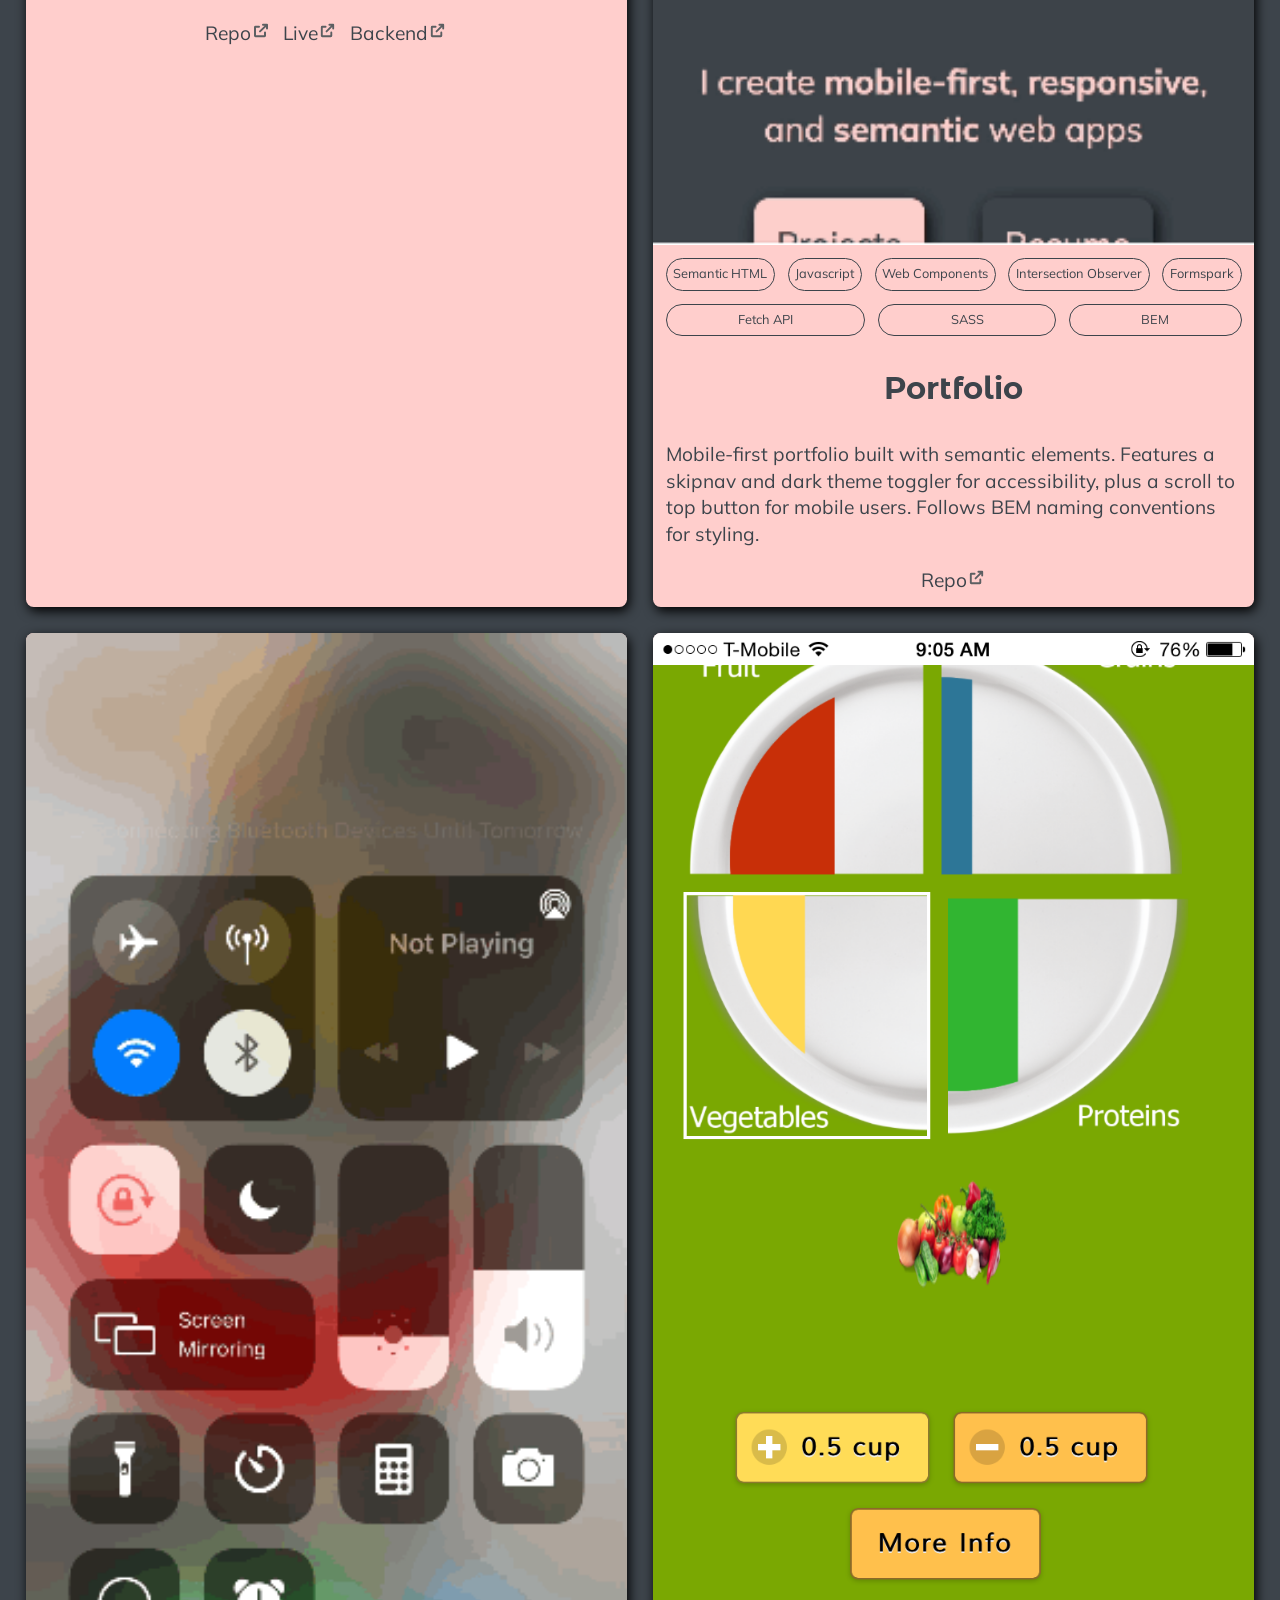
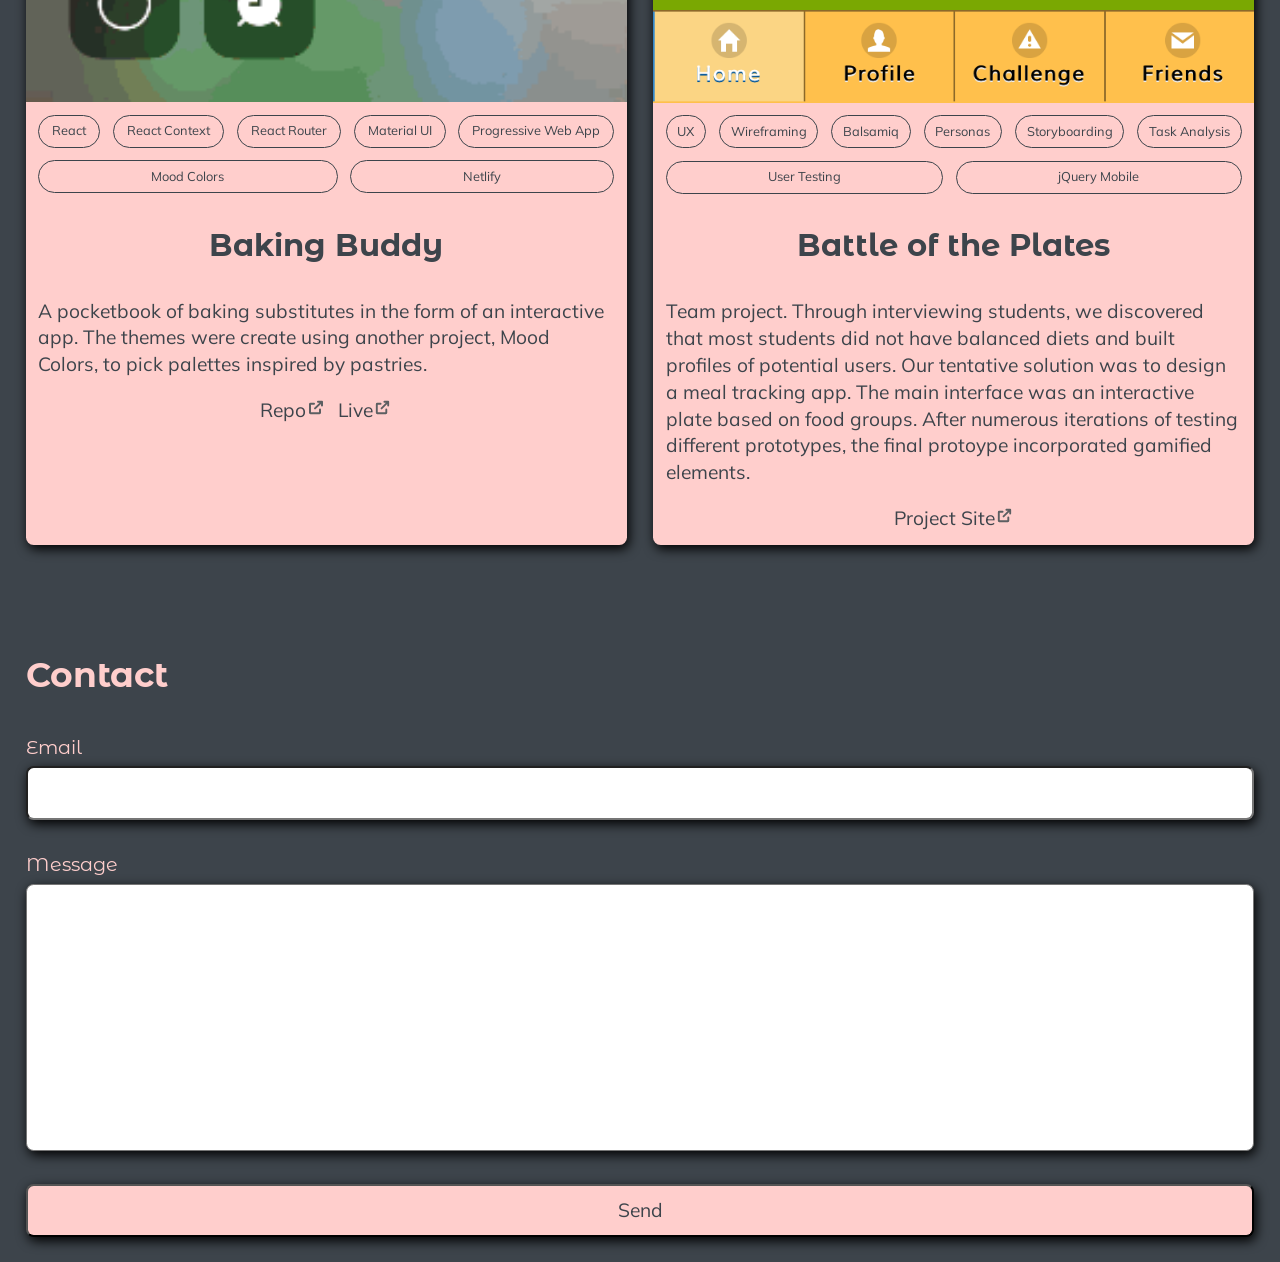
==== commit 6539b086: "Fix typos, keep language consistent, and update projects with relevant links" ====
--- a/index.html
+++ b/index.html
@@ -39,7 +39,7 @@
 
       <article id="home" class="section home">
         <h1 class="section__title home__title">
-          I'm Jeanette, a <strong class="home__bold">curious</strong> Front End
+          I'm Jeanette, a <strong class="home__bold">curious</strong> Front-End
           Developer
         </h1>
         <div class="home__intro">
@@ -98,7 +98,7 @@
               <img
                 src="placeholder.jpg"
                 data-portfolio-src="gifs/photoboothLOW.gif"
-                alt="Recording of app in action"
+                alt="Recording of photobooth app being used to change the background of greenscreen images with spooky themes"
                 class="img"
               />
             </div>
@@ -147,7 +147,7 @@
               <img
                 src="placeholder.jpg"
                 data-portfolio-src="gifs/dragquifyLOW.gif"
-                alt="Recording of app in action"
+                alt="Recording of app being used to generate schema tags for liquid files using Shopify's section architecture"
                 class="img"
               />
             </div>
@@ -207,7 +207,7 @@
               <img
                 src="placeholder.jpg"
                 data-portfolio-src="gifs/moodcolorsLOW.gif"
-                alt=""
+                alt="Recording of app being used to generate color choices by emotive words and through uploaded photos"
                 class="img"
               />
             </div>
@@ -255,7 +255,7 @@
                     target="_blank"
                     class="card__link"
                     rel="noreferrer"
-                    >Code</a
+                    >Repo</a
                   >
                 </li>
                 <li class="card__list-item">
@@ -285,7 +285,7 @@
               <img
                 src="placeholder.jpg"
                 data-portfolio-src="gifs/portfolio.gif"
-                alt=""
+                alt="Recording of interactions on portfolio site, which include a floating action button to scroll up, sidebar nav, and contact"
                 class="img"
               />
             </div>
@@ -313,13 +313,12 @@
 
               <ul class="card__links" aria-label="External links">
                 <li class="card__list-item">
-                  <a href="" target="_blank" class="card__link" rel="noreferrer"
-                    >Code</a
-                  >
-                </li>
-                <li class="card__list-item">
-                  <a href="" target="_blank" class="card__link" rel="noreferrer"
-                    >Live</a
+                  <a
+                    href="https://github.com/j-yue/j-yue.github.io"
+                    target="_blank"
+                    class="card__link"
+                    rel="noreferrer"
+                    >Repo</a
                   >
                 </li>
               </ul>
@@ -357,20 +356,23 @@
 
               <ul class="card__links" aria-label="External links">
                 <li class="card__list-item">
-                  <a href="" target="_blank" class="card__link" rel="noreferrer"
-                    >Code</a
-                  >
-                </li>
-                <li class="card__list-item">
-                  <a href="" target="_blank" class="card__link" rel="noreferrer"
+                  <a
+                    href="https://github.com/j-yue/baking-buddy"
+                    target="_blank"
+                    class="card__link"
+                    rel="noreferrer"
+                    >Repo</a
+                  >
+                </li>
+                <li class="card__list-item">
+                  <a
+                    href="https://bakingbuddy.netlify.app/"
+                    target="_blank"
+                    class="card__link"
+                    rel="noreferrer"
                     >Live</a
                   >
                 </li>
-                <li class="card__list-item">
-                  <a href="" target="_blank" class="card__link" rel="noreferrer"
-                    >Backend</a
-                  >
-                </li>
               </ul>
             </div>
           </section>
@@ -380,7 +382,7 @@
               <img
                 src="placeholder.jpg"
                 data-portfolio-src="gifs/plate.gif"
-                alt=""
+                alt="Image of plate UI being updated"
                 class="img"
               />
             </div>
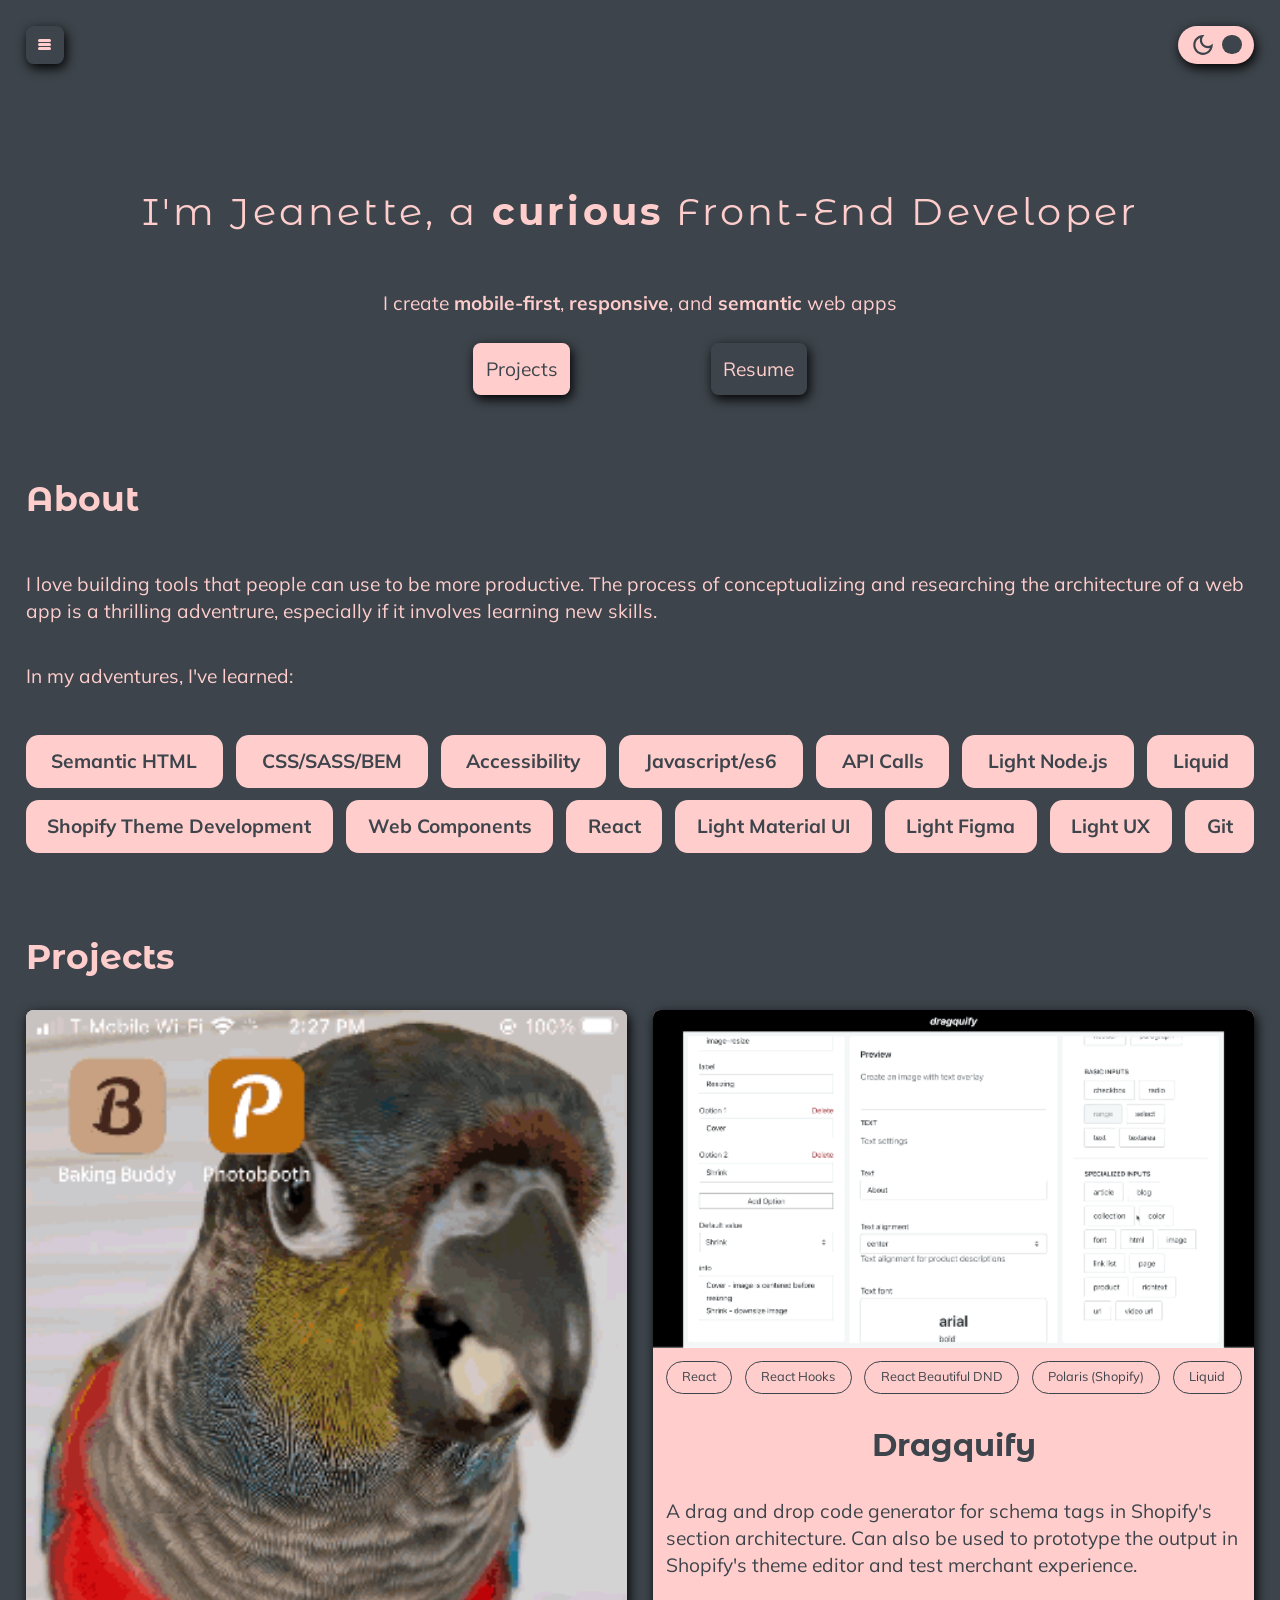
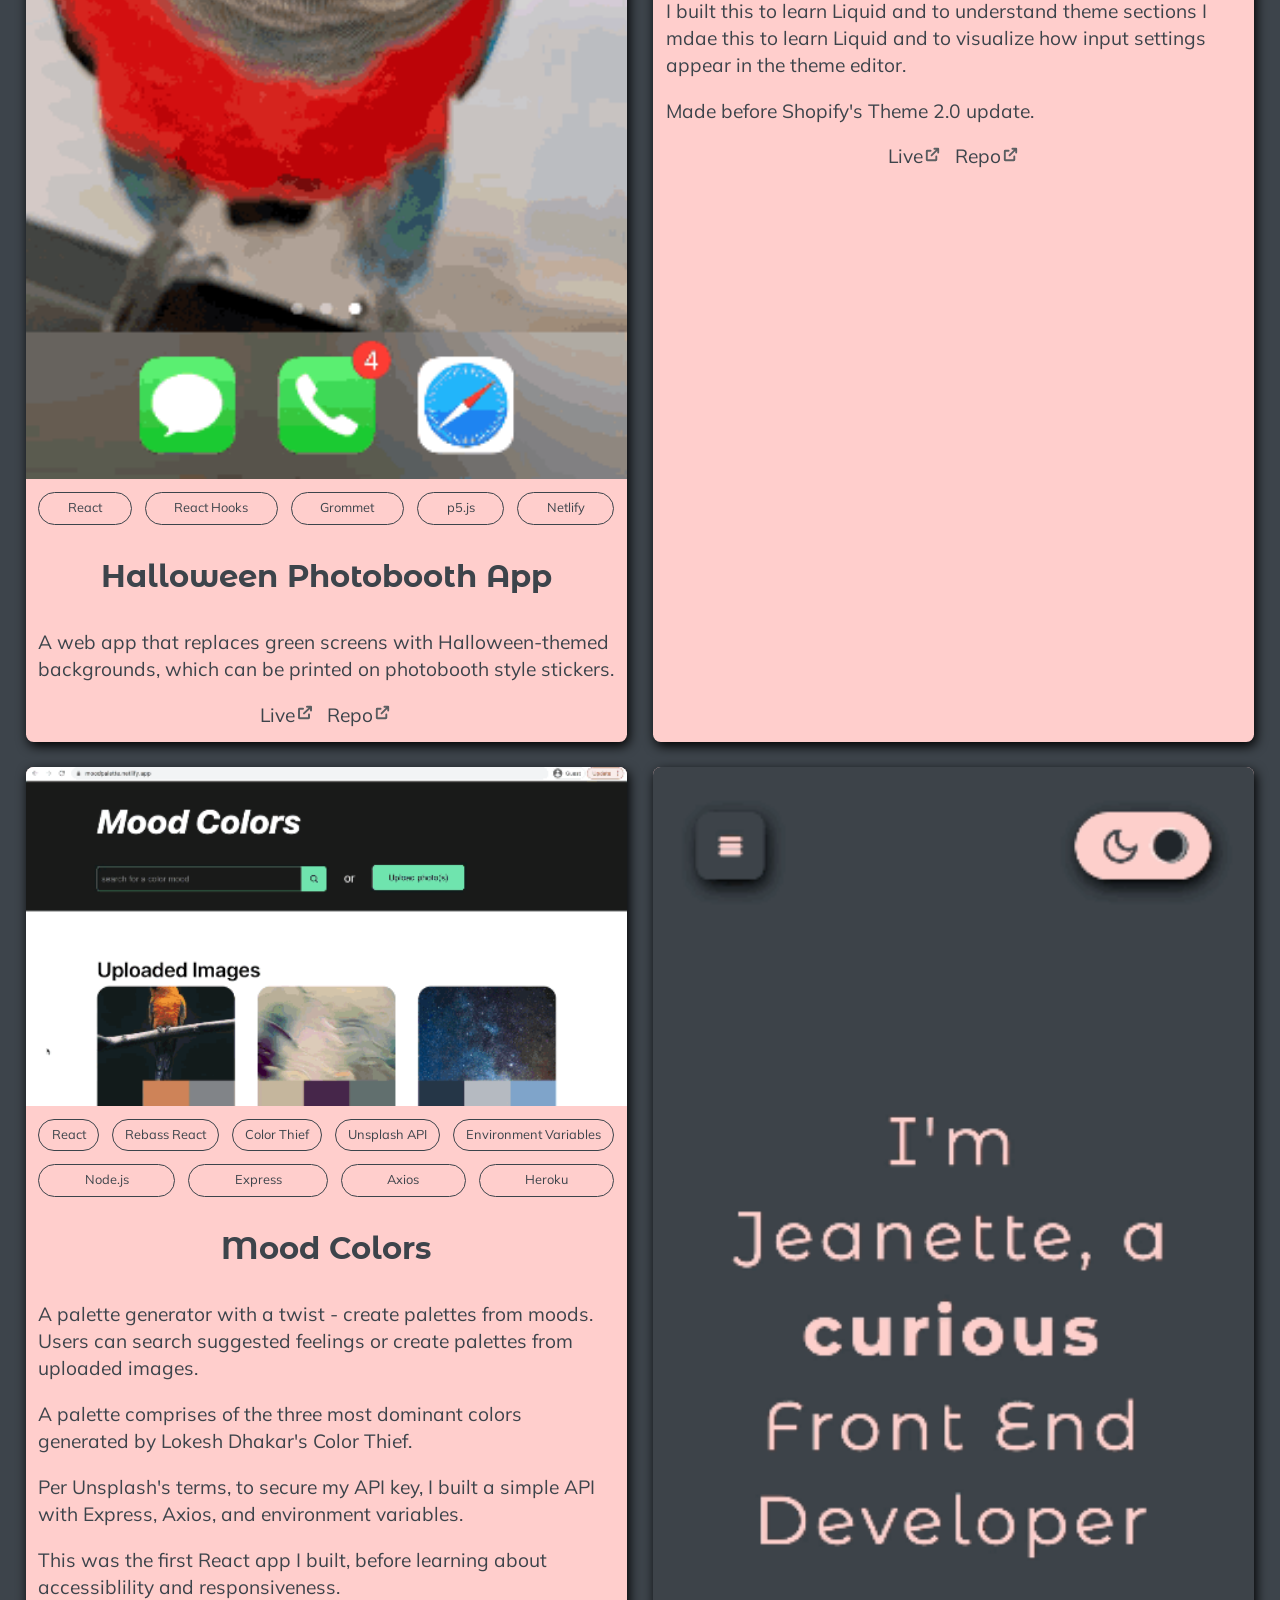
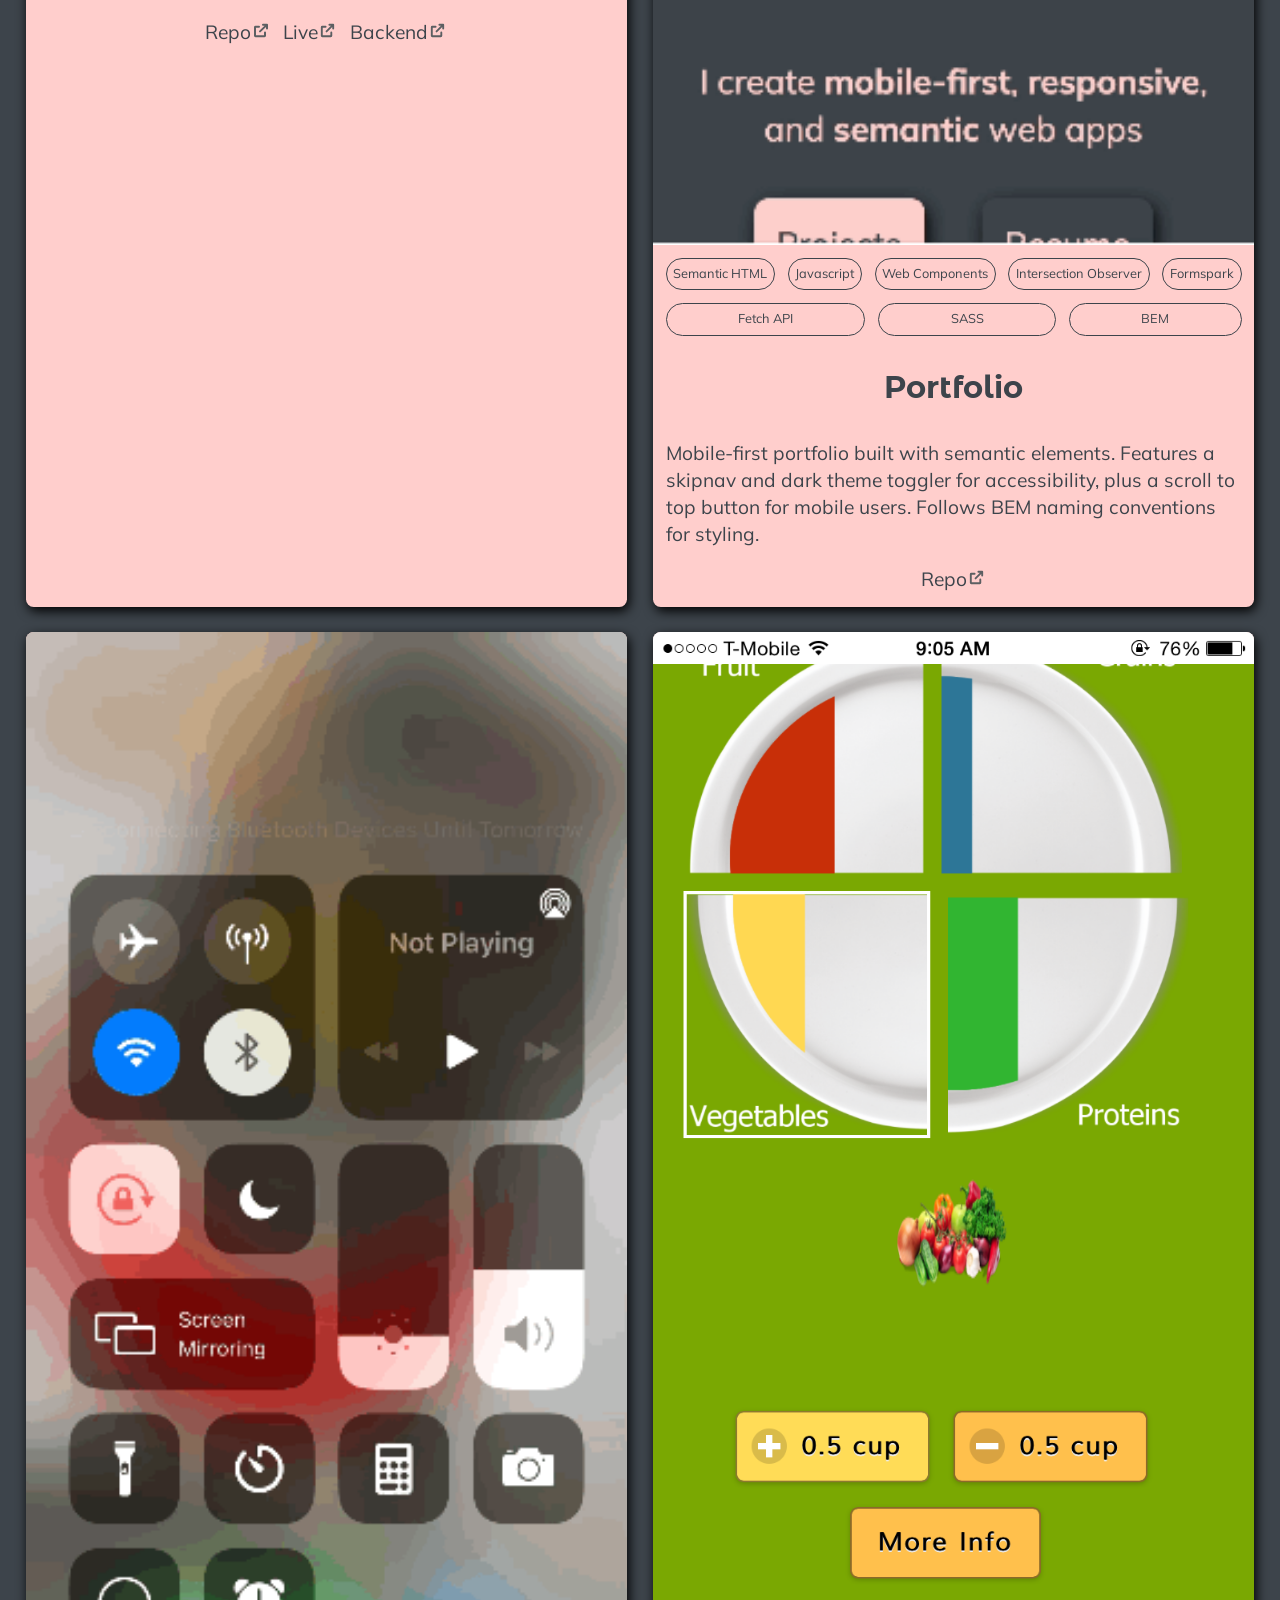
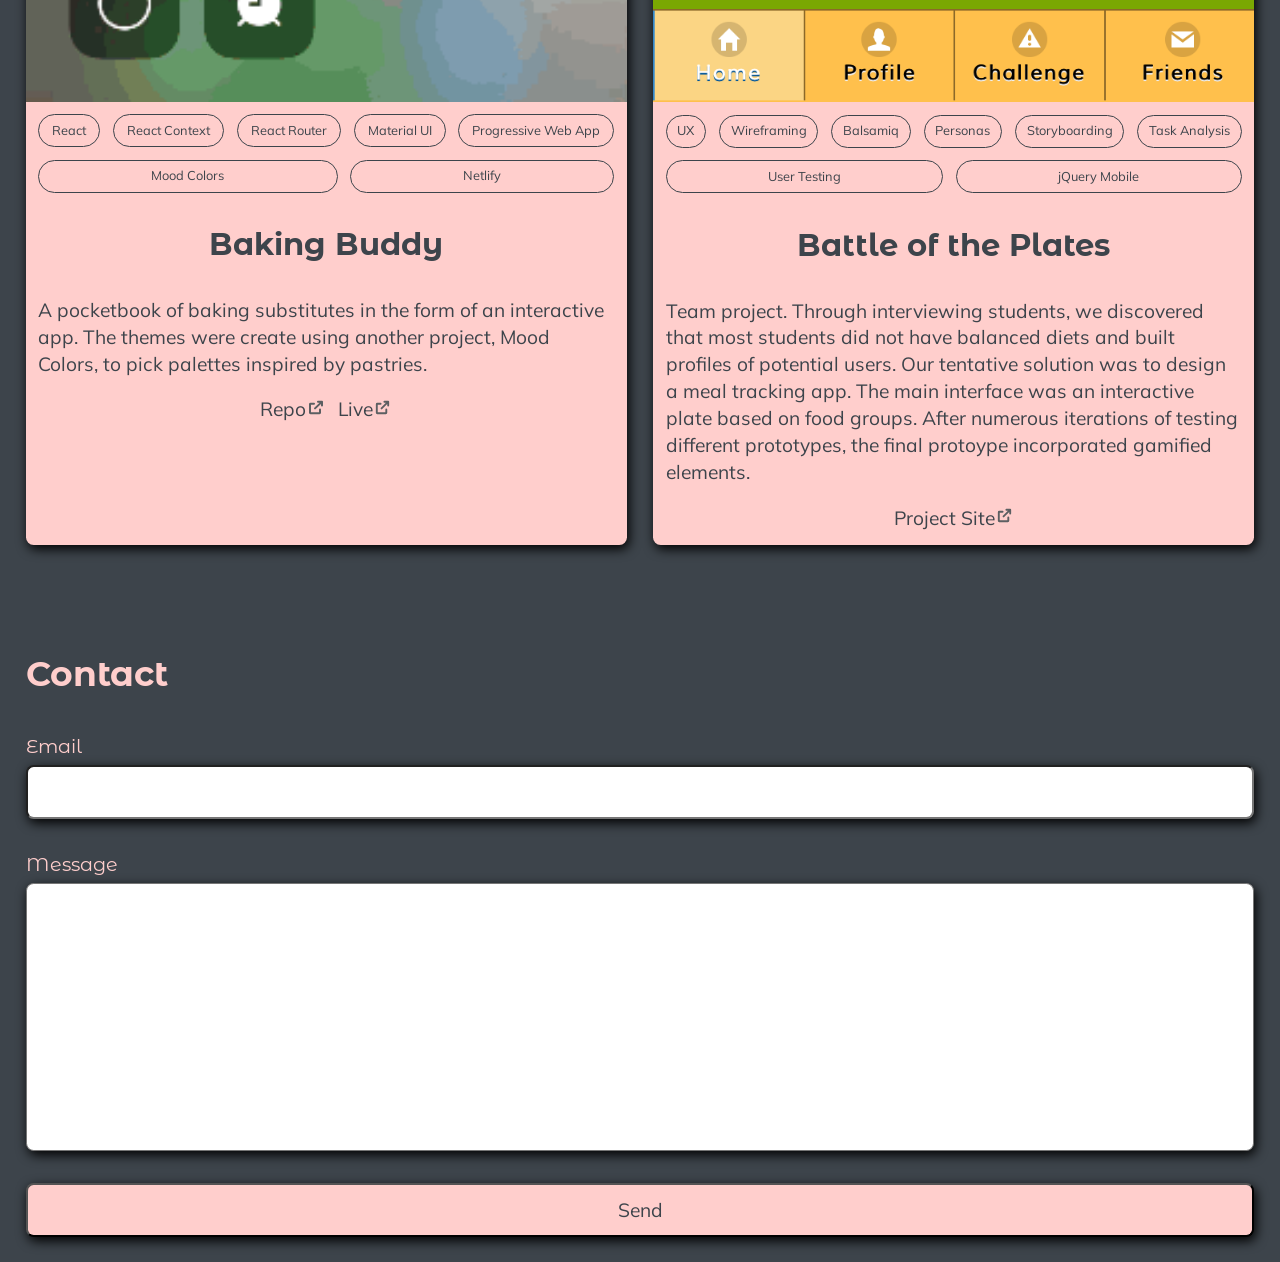
==== commit dc358f3c: "Add google analytics tag" ====
--- a/index.html
+++ b/index.html
@@ -16,6 +16,20 @@
     <script src="src/form.js" defer></script>
     <script src="src/observer.js" defer></script>
     <script src="src/lazyload.js" defer></script>
+    <!-- Google tag (gtag.js) -->
+    <script
+      async
+      src="https://www.googletagmanager.com/gtag/js?id=G-J71J2H5XWT"
+    ></script>
+    <script>
+      window.dataLayer = window.dataLayer || [];
+      function gtag() {
+        dataLayer.push(arguments);
+      }
+      gtag("js", new Date());
+
+      gtag("config", "G-J71J2H5XWT");
+    </script>
   </head>
 
   <body>
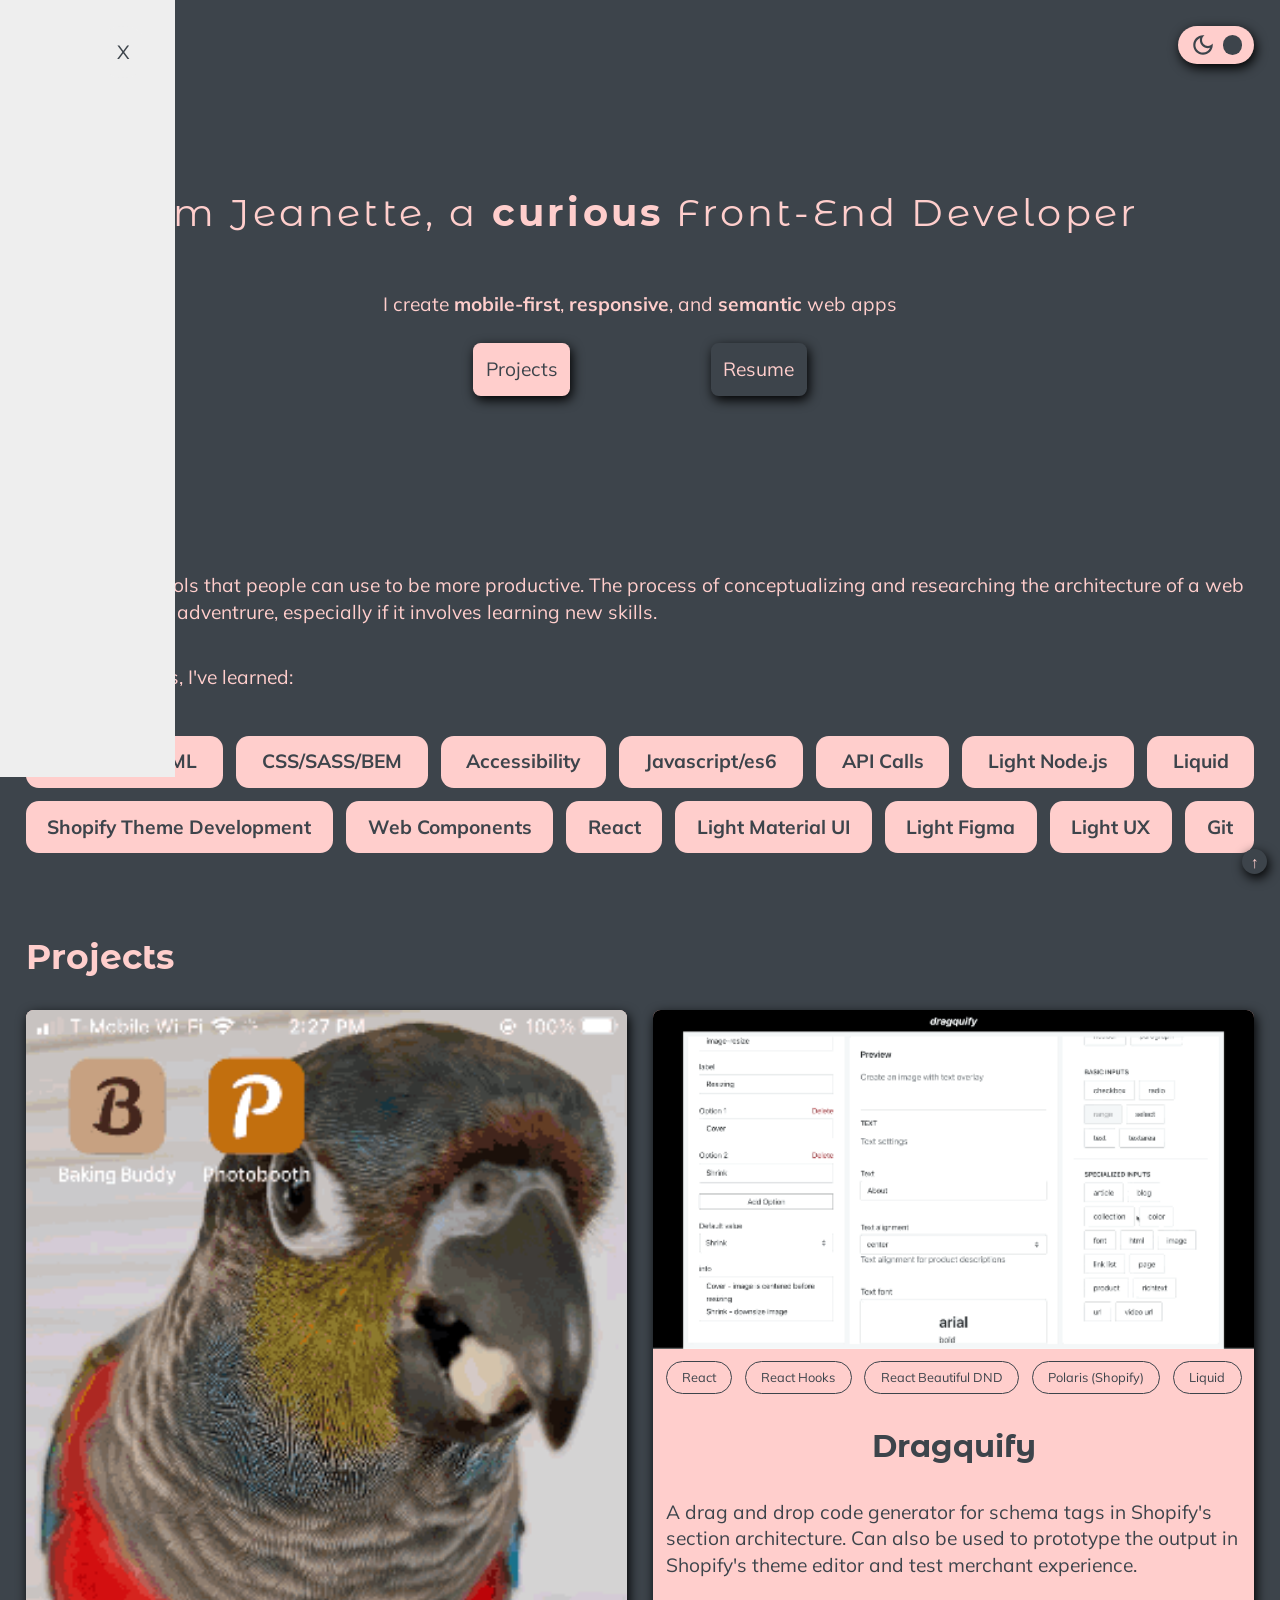
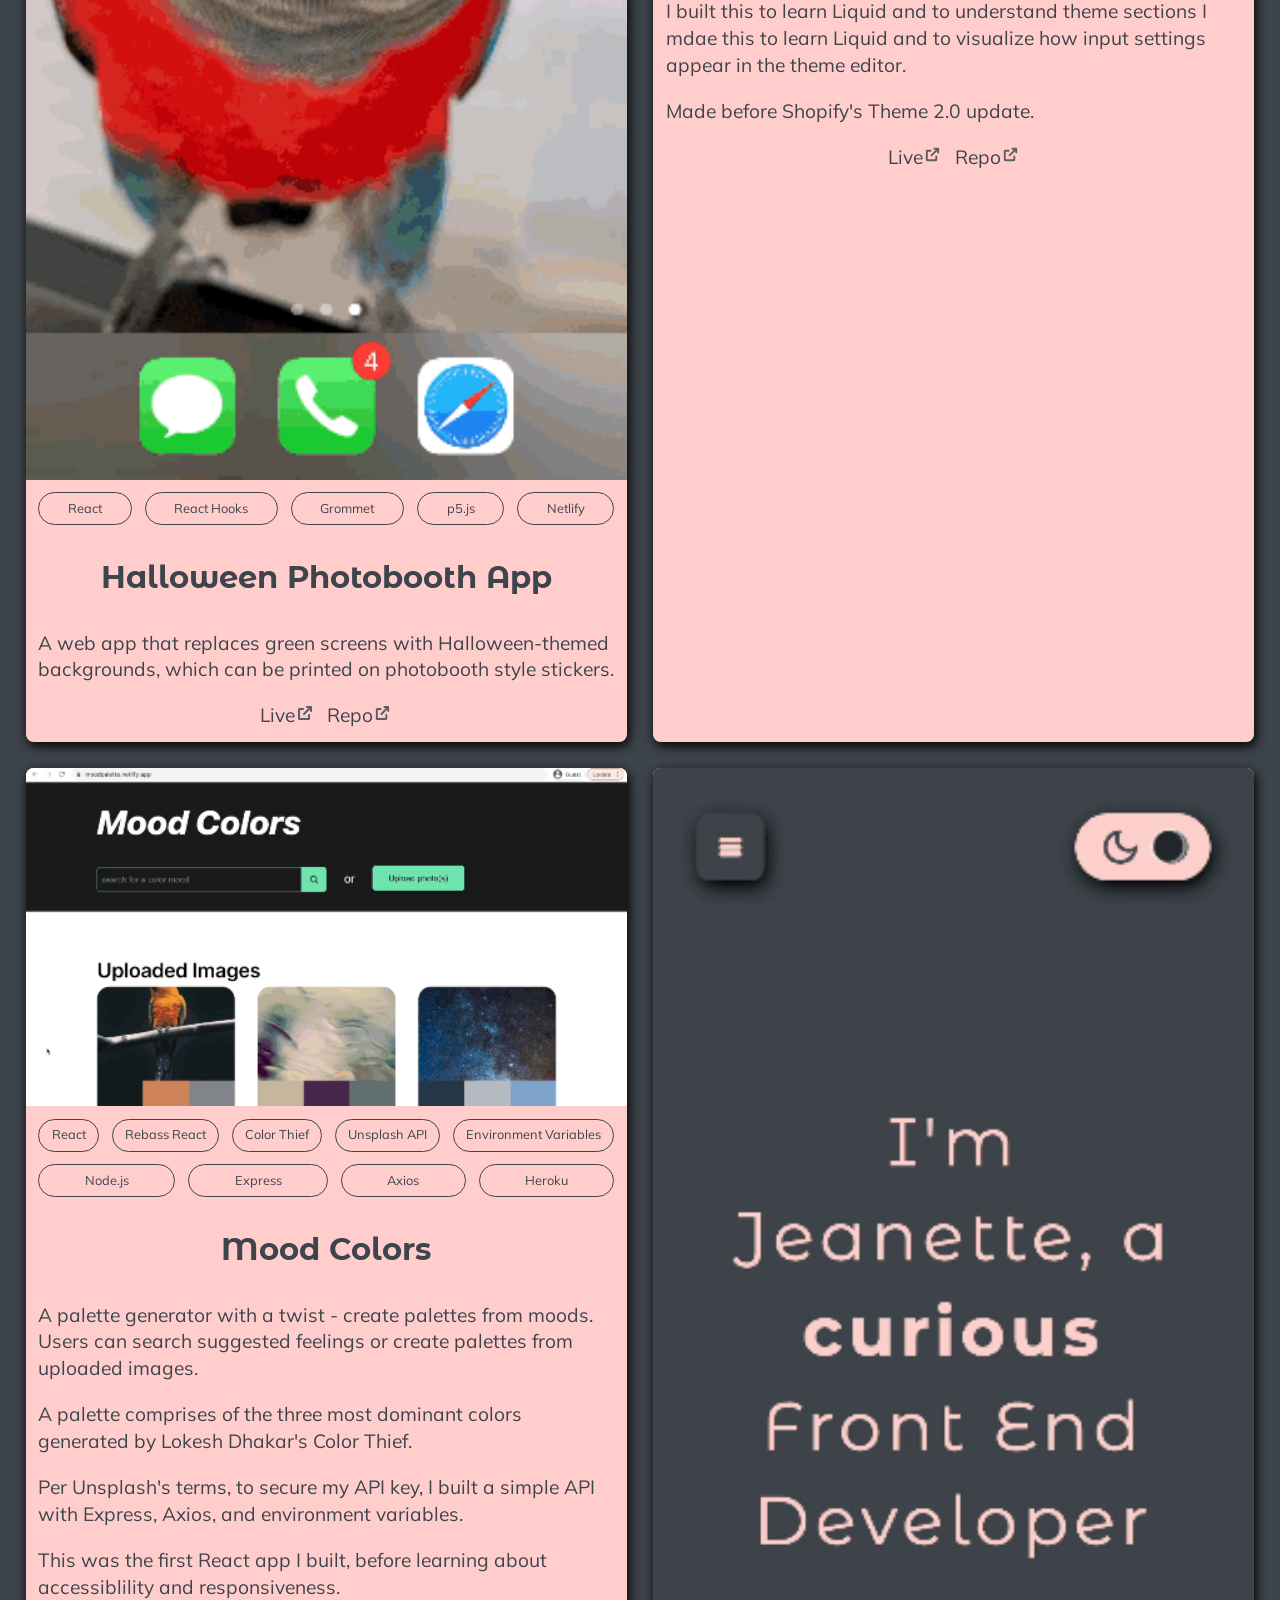
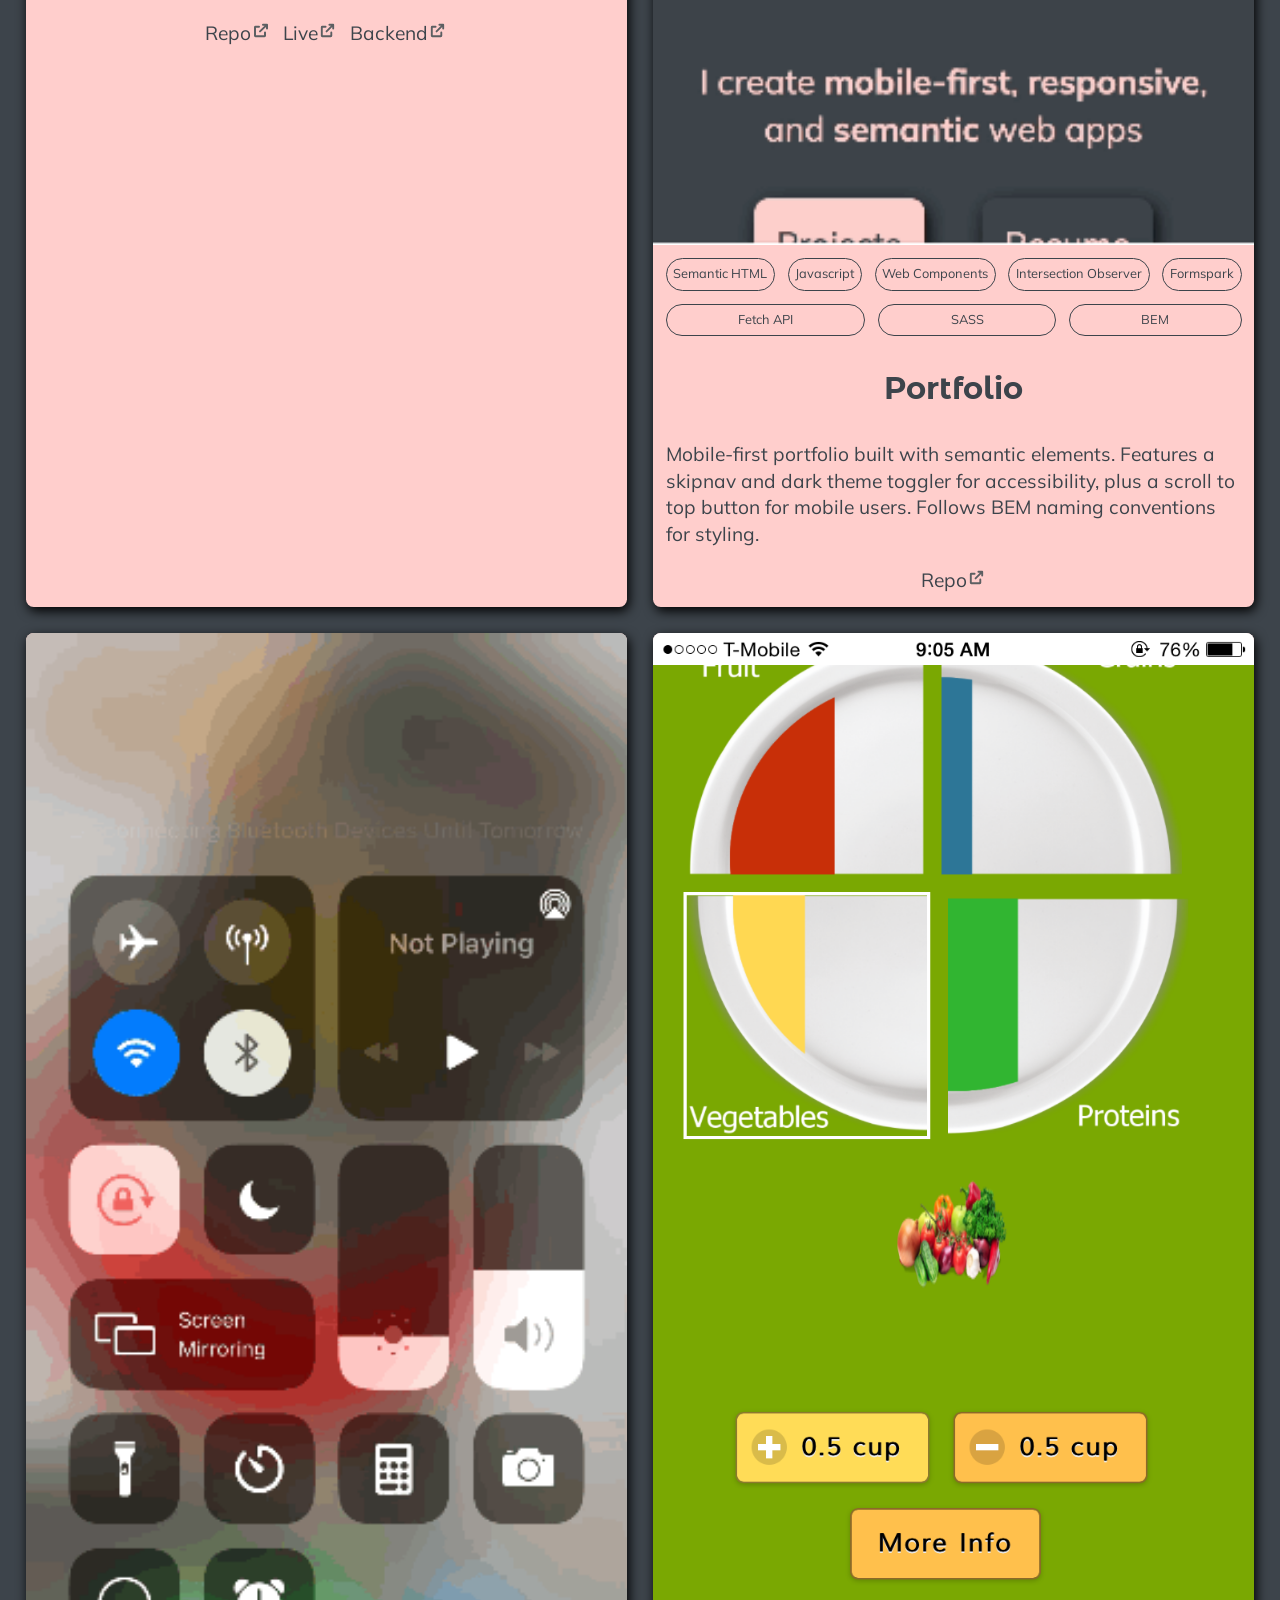
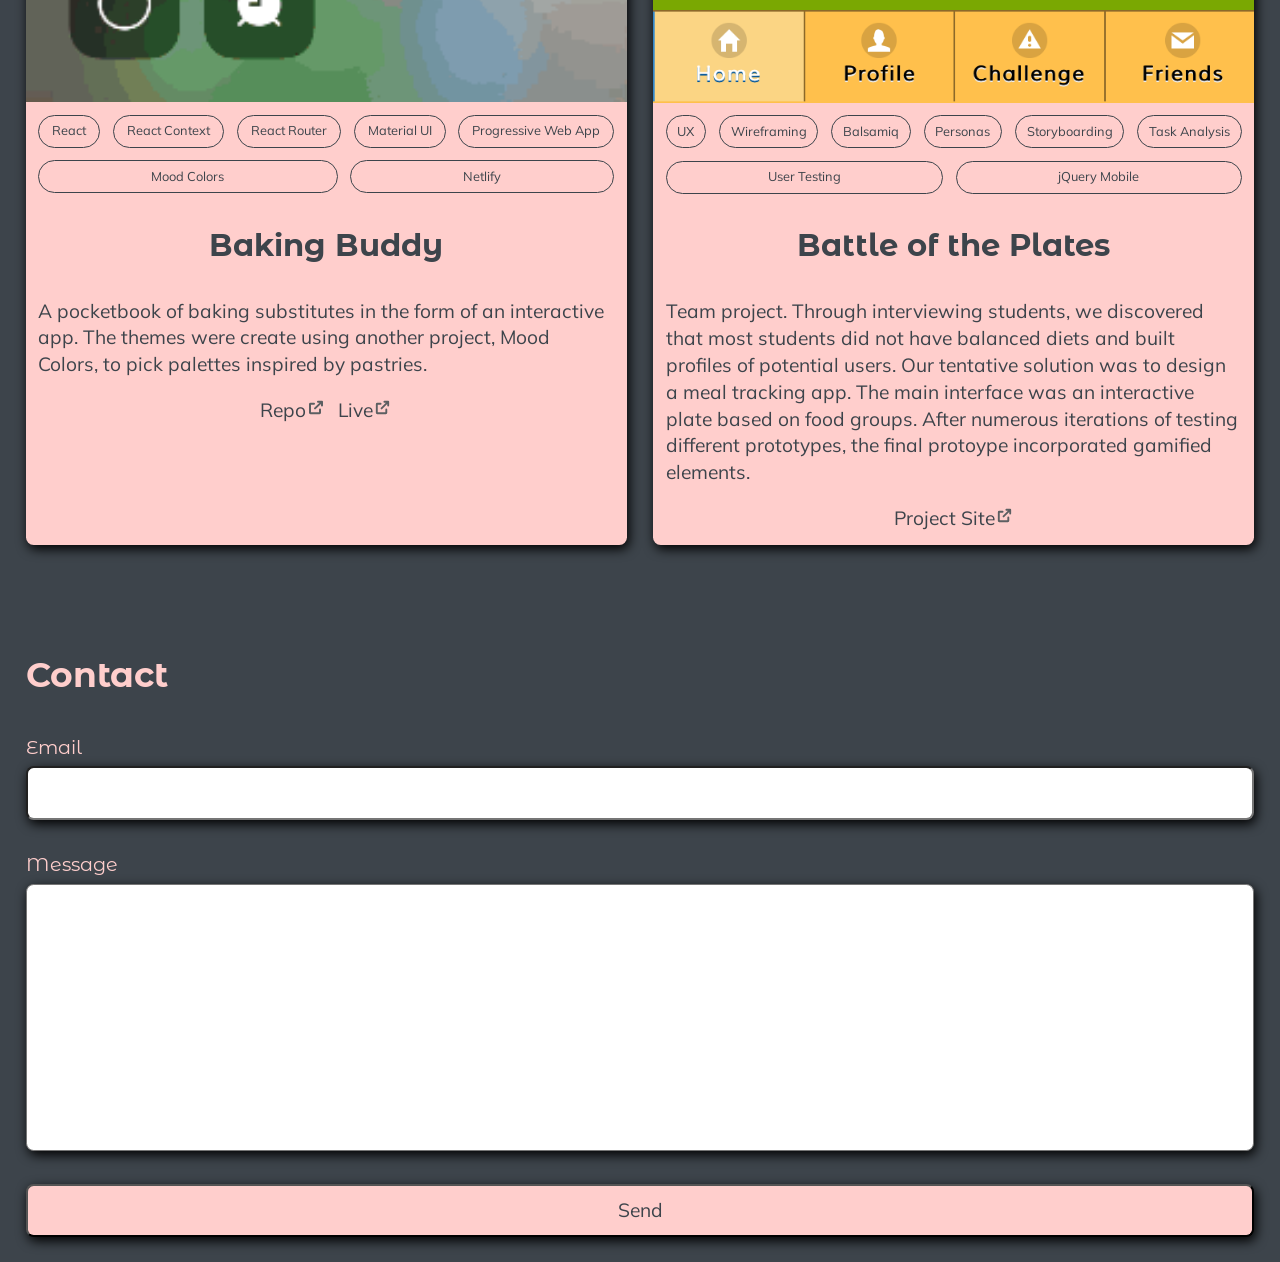
==== commit 87878a9f: "GA4 should be executed immediately" ====
--- a/index.html
+++ b/index.html
@@ -1,6 +1,20 @@
 <!DOCTYPE html>
 <html lang="en">
   <head>
+    <!-- Google tag (gtag.js) -->
+    <script
+      async
+      src="https://www.googletagmanager.com/gtag/js?id=G-XMNB7NGNNW"
+    ></script>
+    <script>
+      window.dataLayer = window.dataLayer || [];
+      function gtag() {
+        dataLayer.push(arguments);
+      }
+      gtag("js", new Date());
+
+      gtag("config", "G-XMNB7NGNNW");
+    </script>
     <meta charset="UTF-8" />
     <meta http-equiv="X-UA-Compatible" content="IE=edge" />
     <meta name="viewport" content="width=device-width, initial-scale=1.0" />
@@ -8,7 +22,6 @@
     <link rel="stylesheet" href="main.css" />
     <link rel="favicon" type="image/ico" href="favicon.ico" />
     <title>Jeanette Yue Portfolio</title>
-
     <style>
       @import url("https://fonts.googleapis.com/css2?family=Montserrat+Alternates:wght@300;400;700&family=Mulish:wght@300;400;700&display=swap");
     </style>
@@ -16,20 +29,6 @@
     <script src="src/form.js" defer></script>
     <script src="src/observer.js" defer></script>
     <script src="src/lazyload.js" defer></script>
-    <!-- Google tag (gtag.js) -->
-    <script
-      async
-      src="https://www.googletagmanager.com/gtag/js?id=G-J71J2H5XWT"
-    ></script>
-    <script>
-      window.dataLayer = window.dataLayer || [];
-      function gtag() {
-        dataLayer.push(arguments);
-      }
-      gtag("js", new Date());
-
-      gtag("config", "G-J71J2H5XWT");
-    </script>
   </head>
 
   <body>
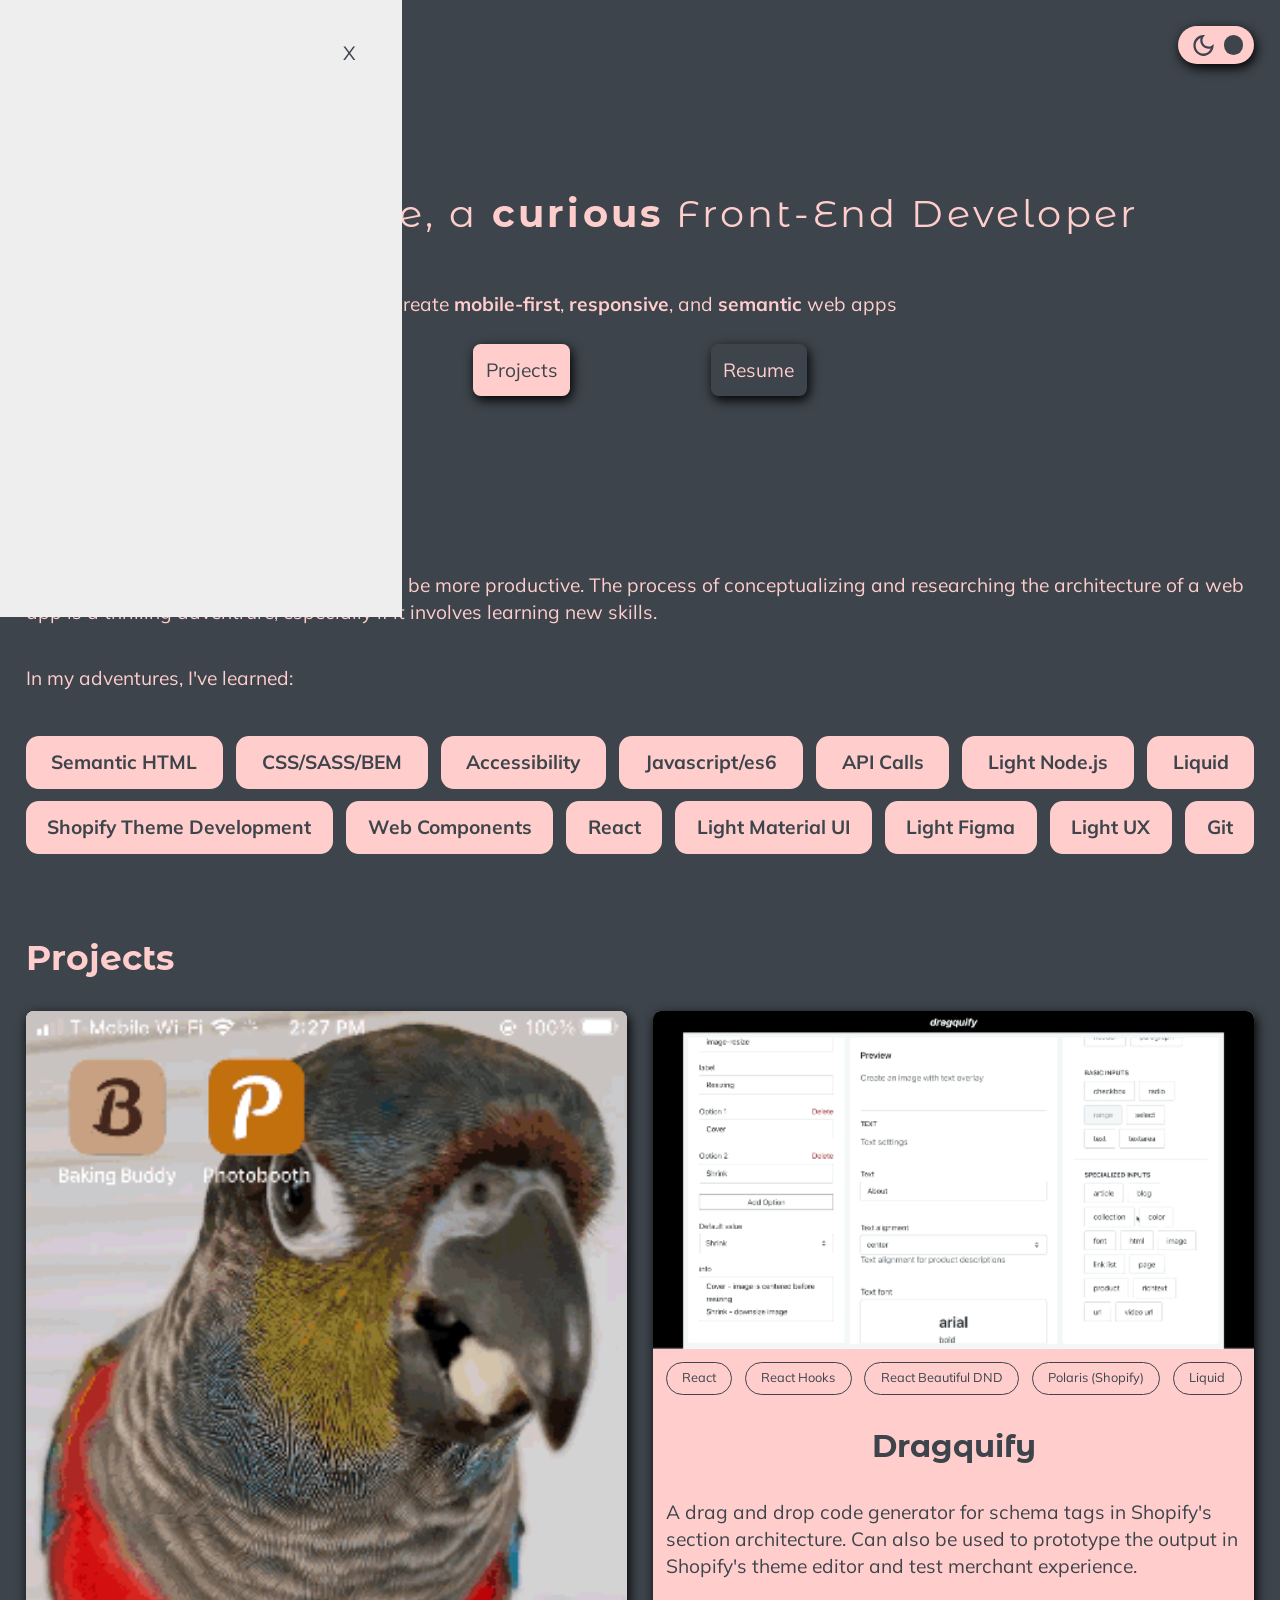
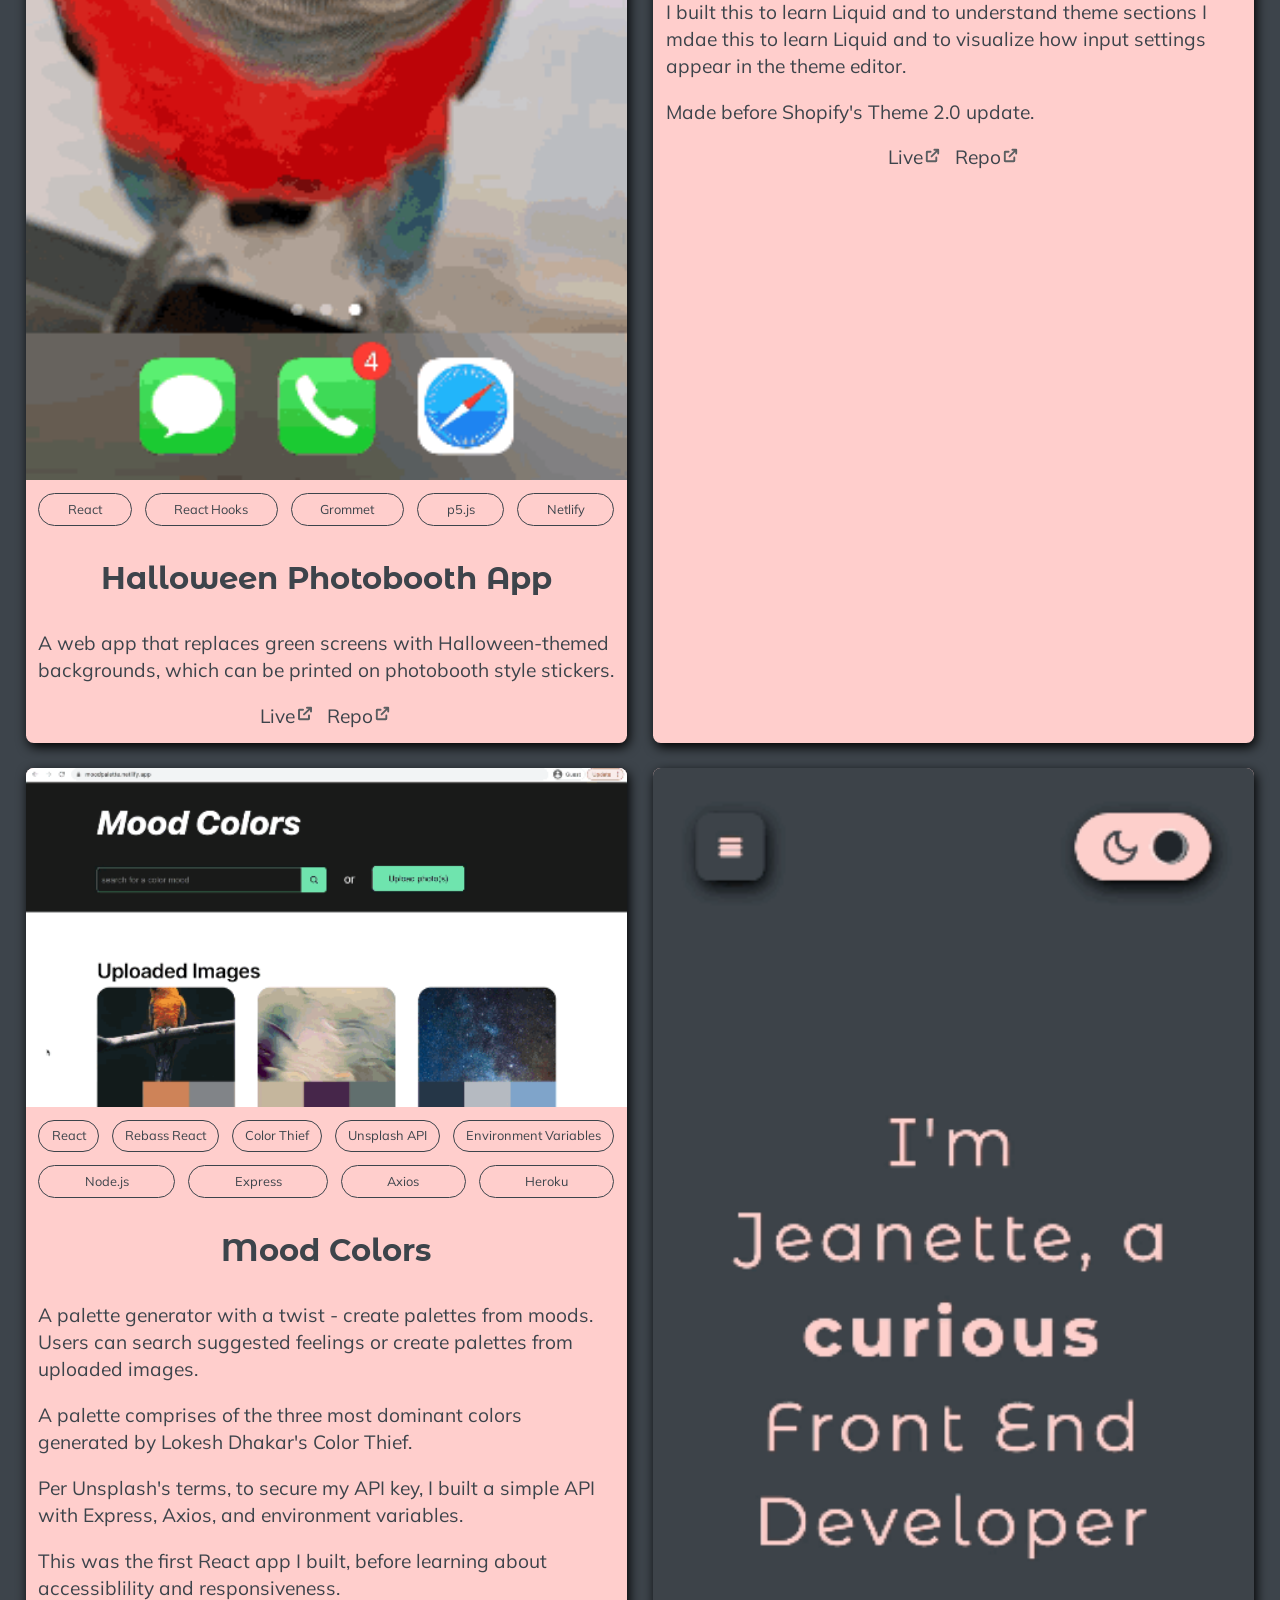
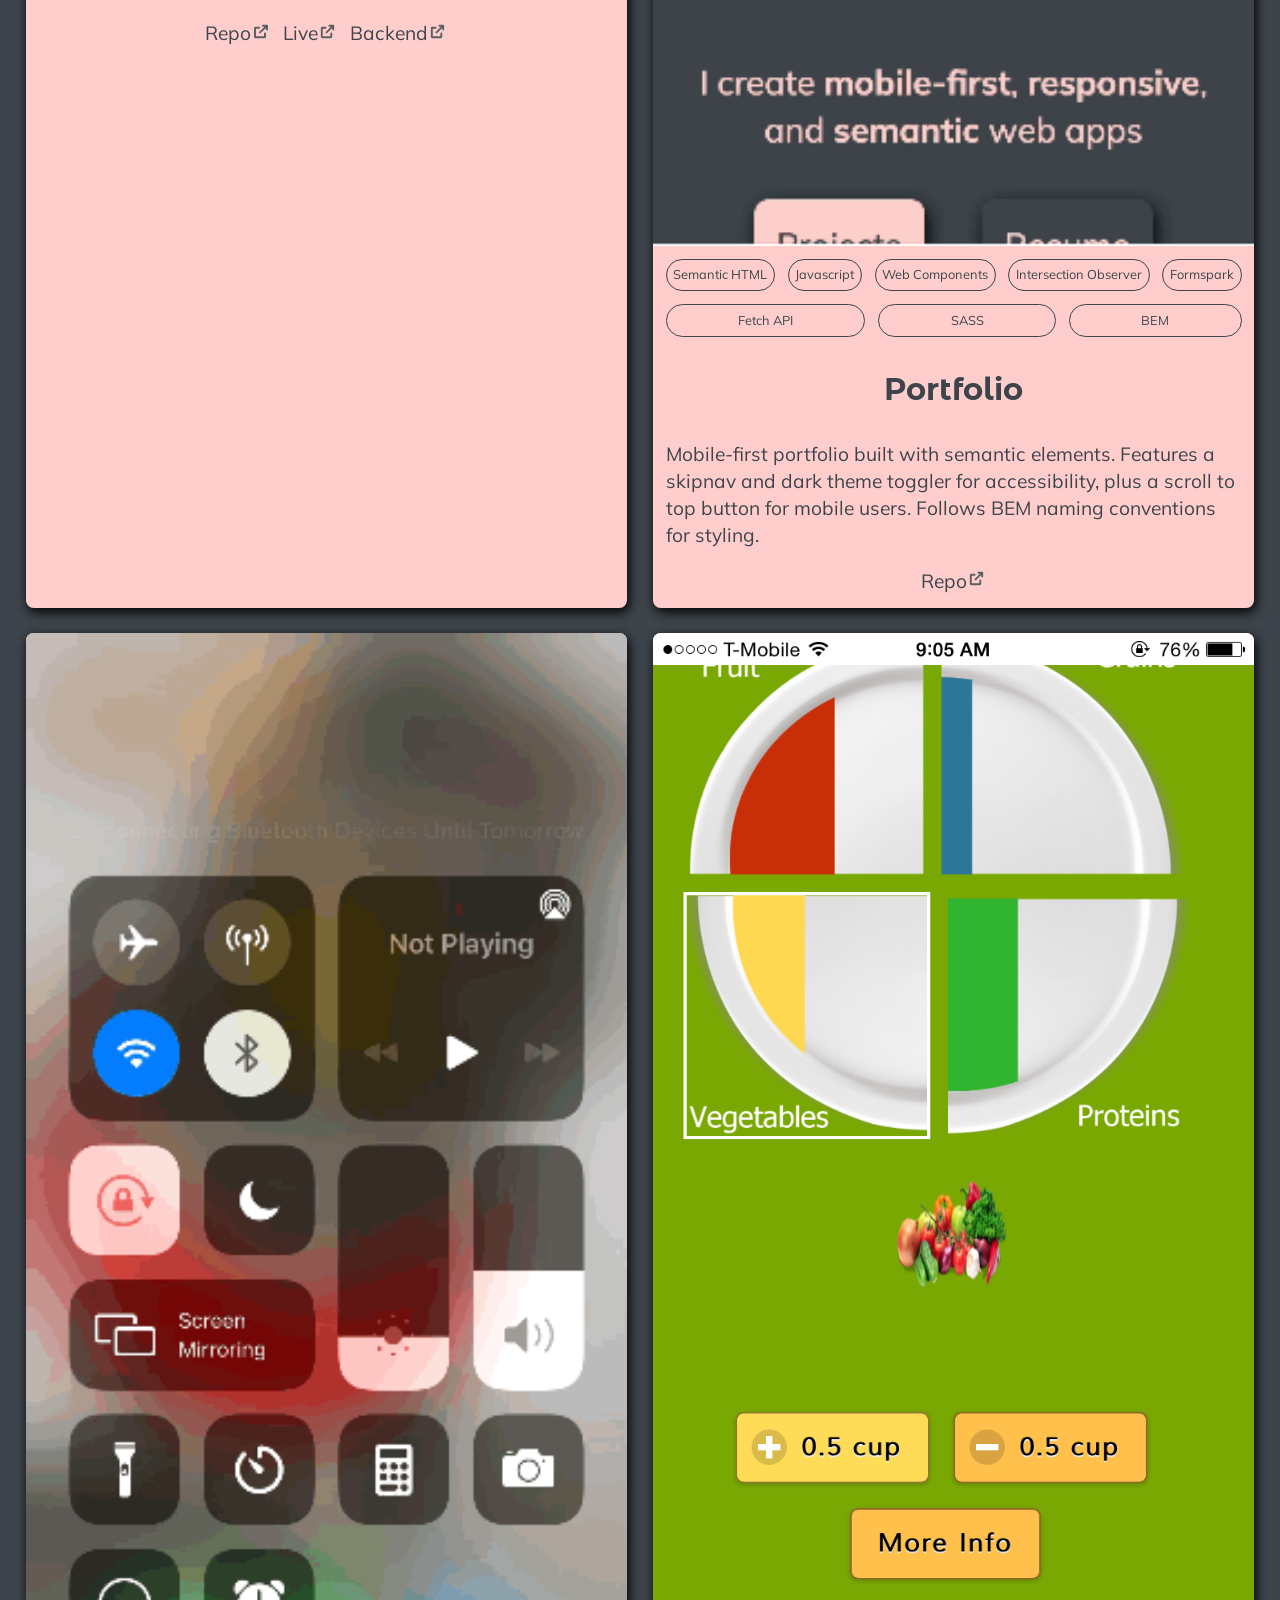
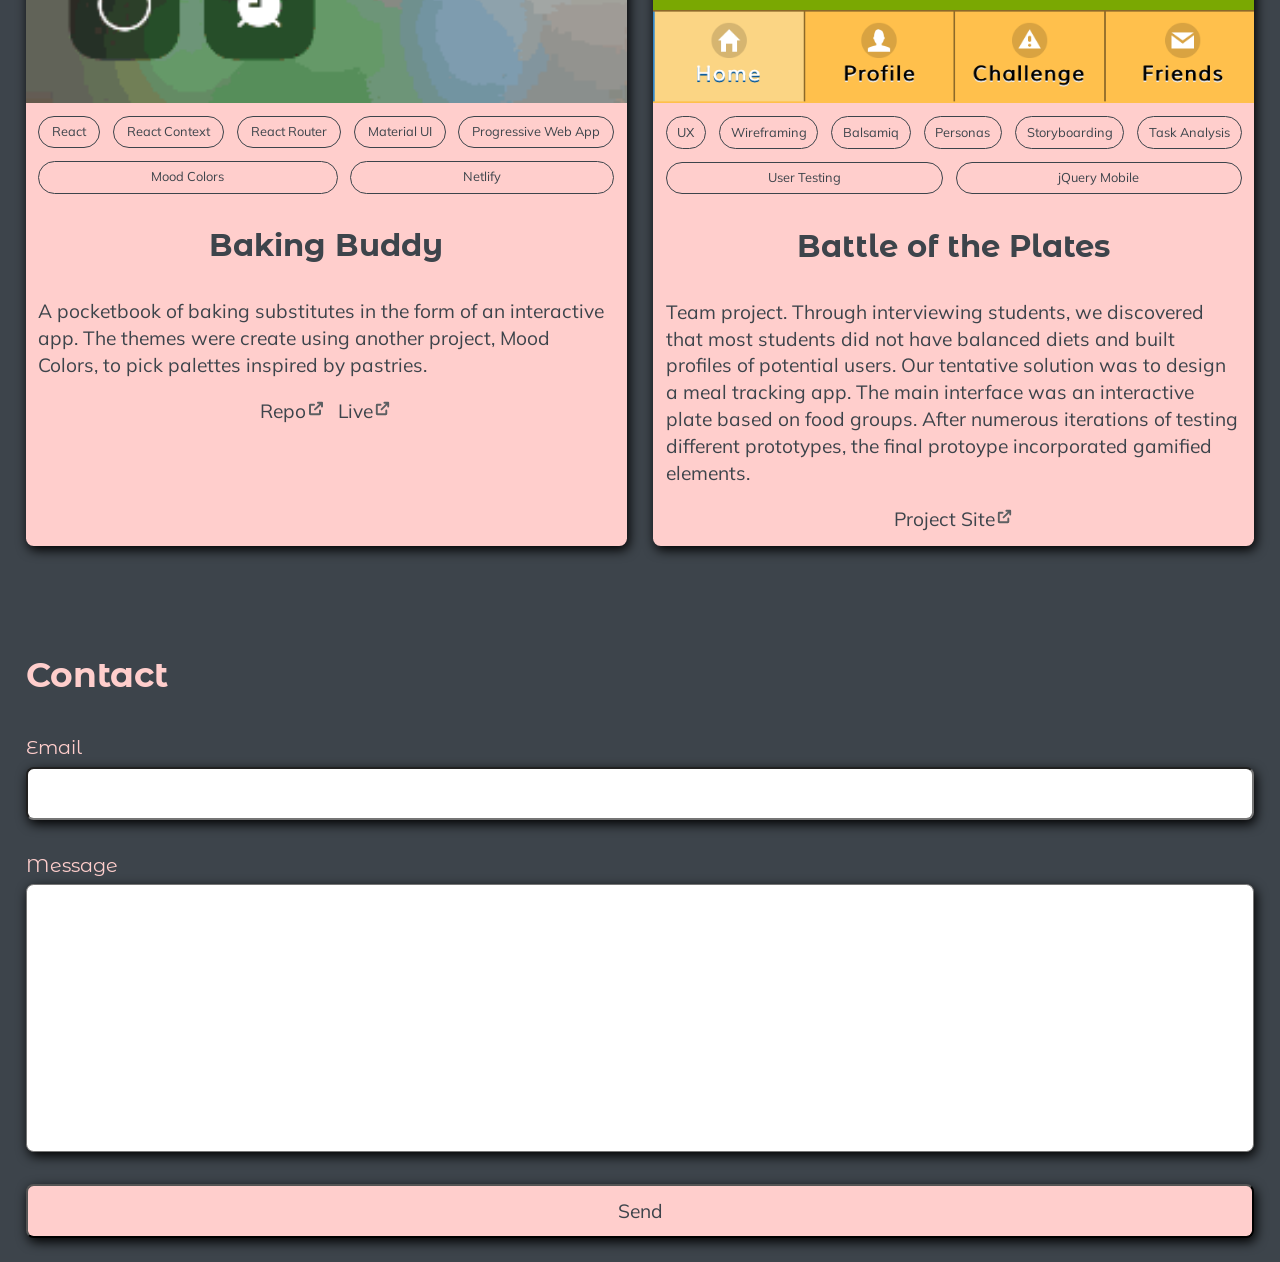
==== commit cd08e71d: "Update resume link" ====
--- a/index.html
+++ b/index.html
@@ -64,7 +64,7 @@
           <section class="home__cta">
             <a href="#projects" class="btn btn--primary">Projects</a>
             <a
-              href="https://drive.google.com/file/d/1kxnfluTPzVmD3ePBHI1fdvrv6Mj-pIiy/view?usp=share_link"
+              href="https://drive.google.com/file/d/1gbl2b-18gfBekI74w4viD2zQR9Bz-Sm0/view?usp=share_link"
               class="btn btn--secondary"
               >Resume</a
             >
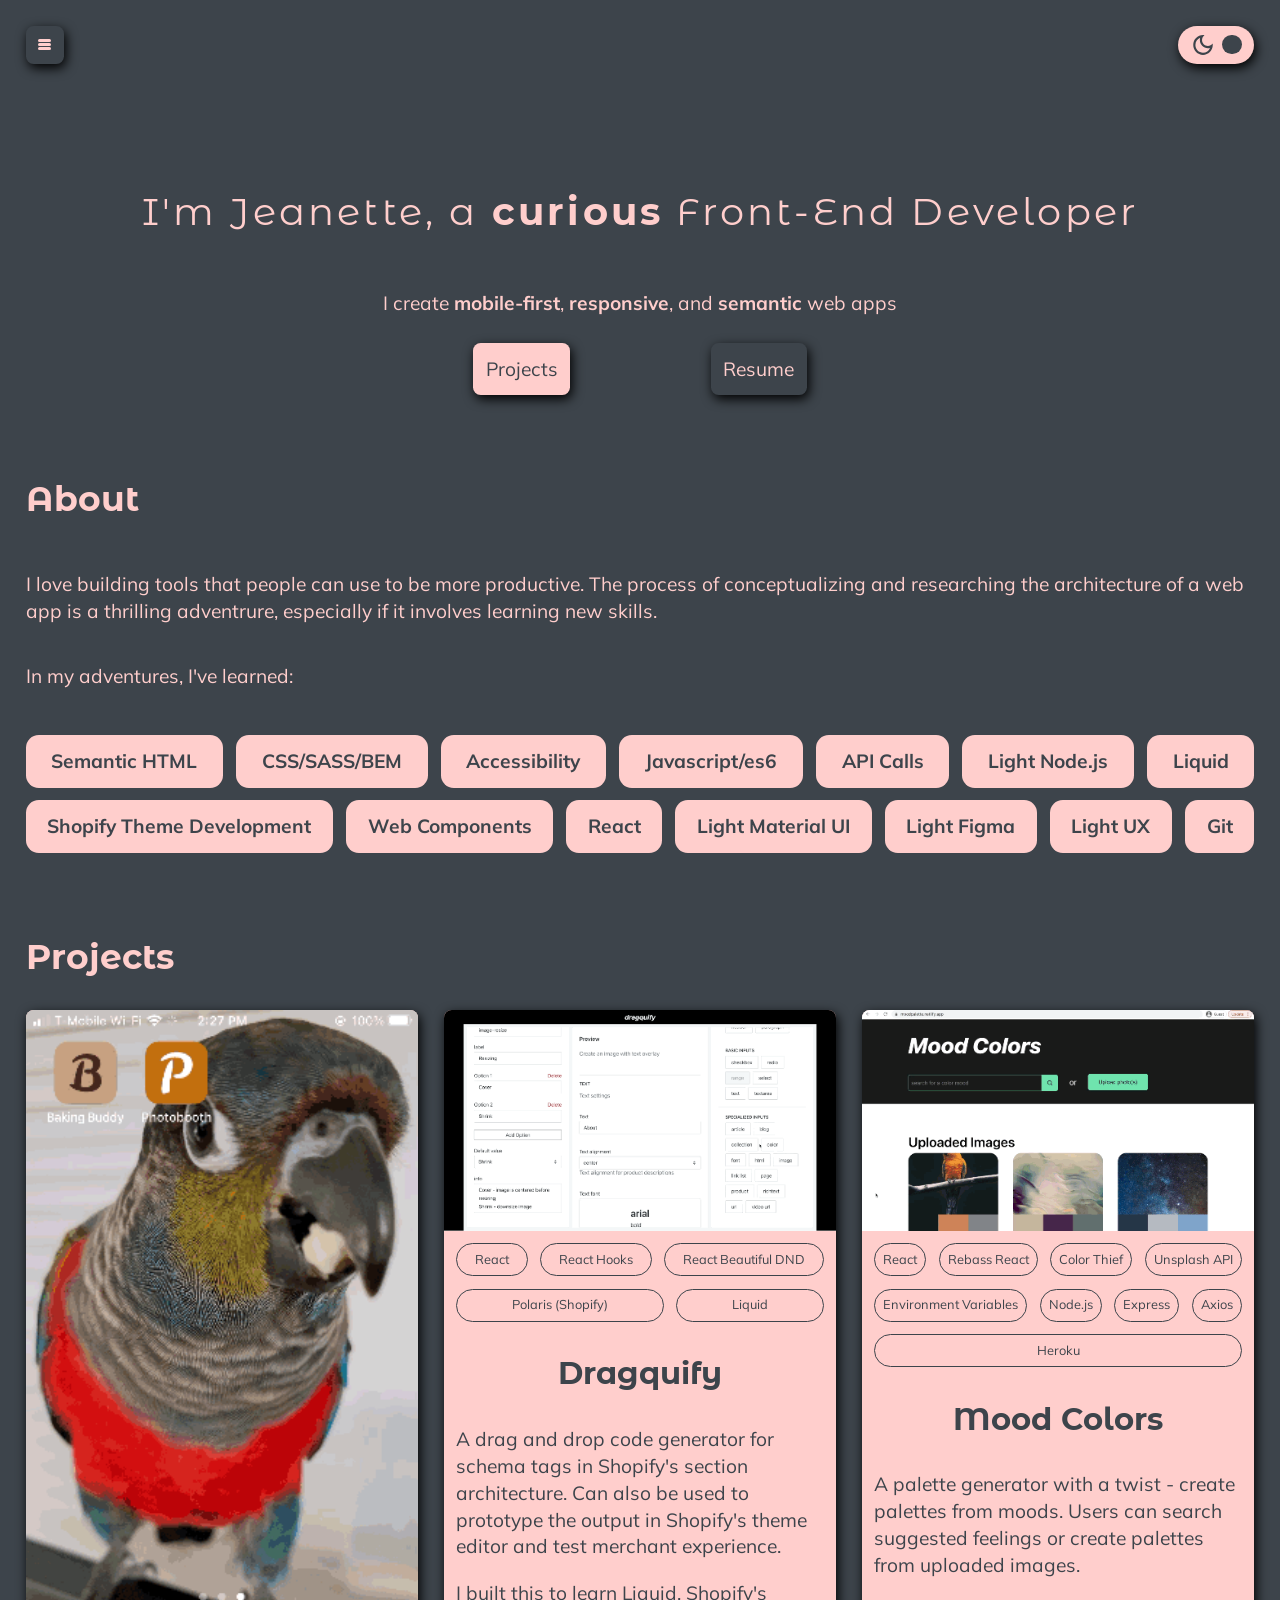
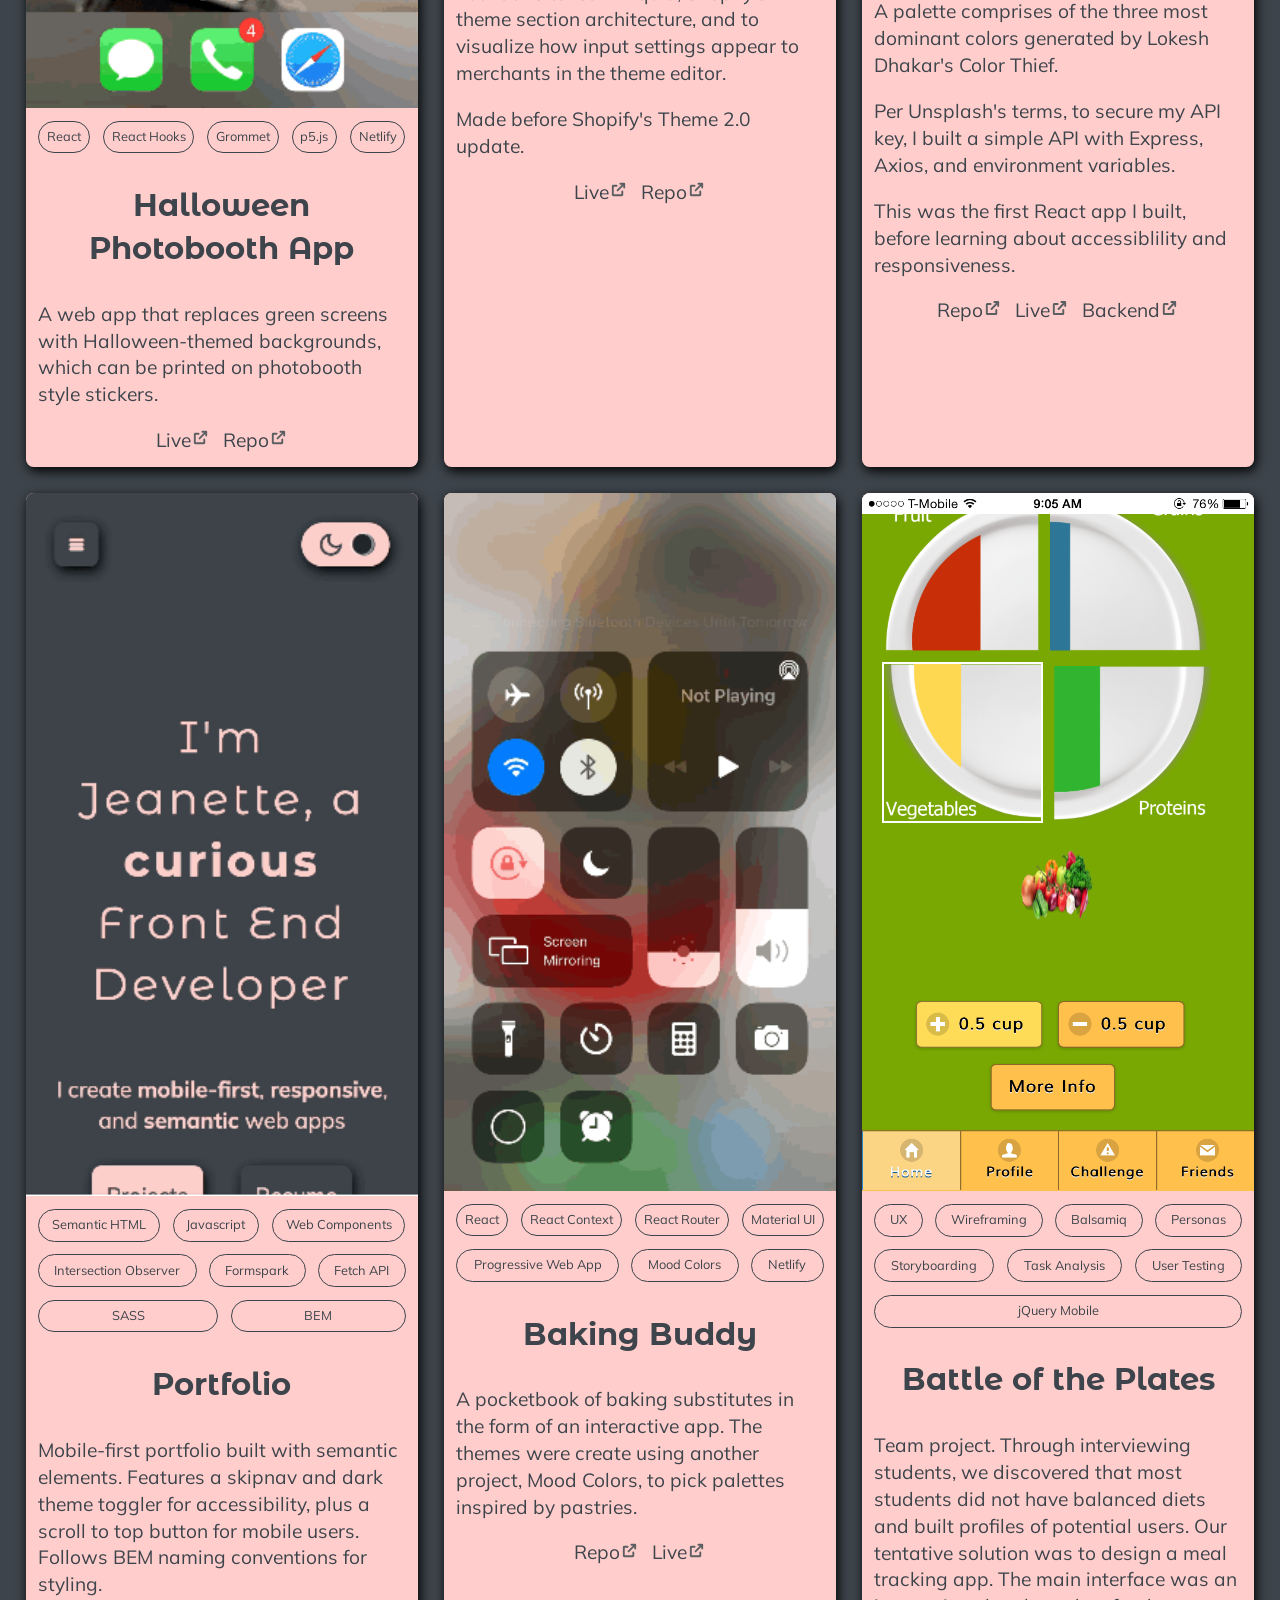
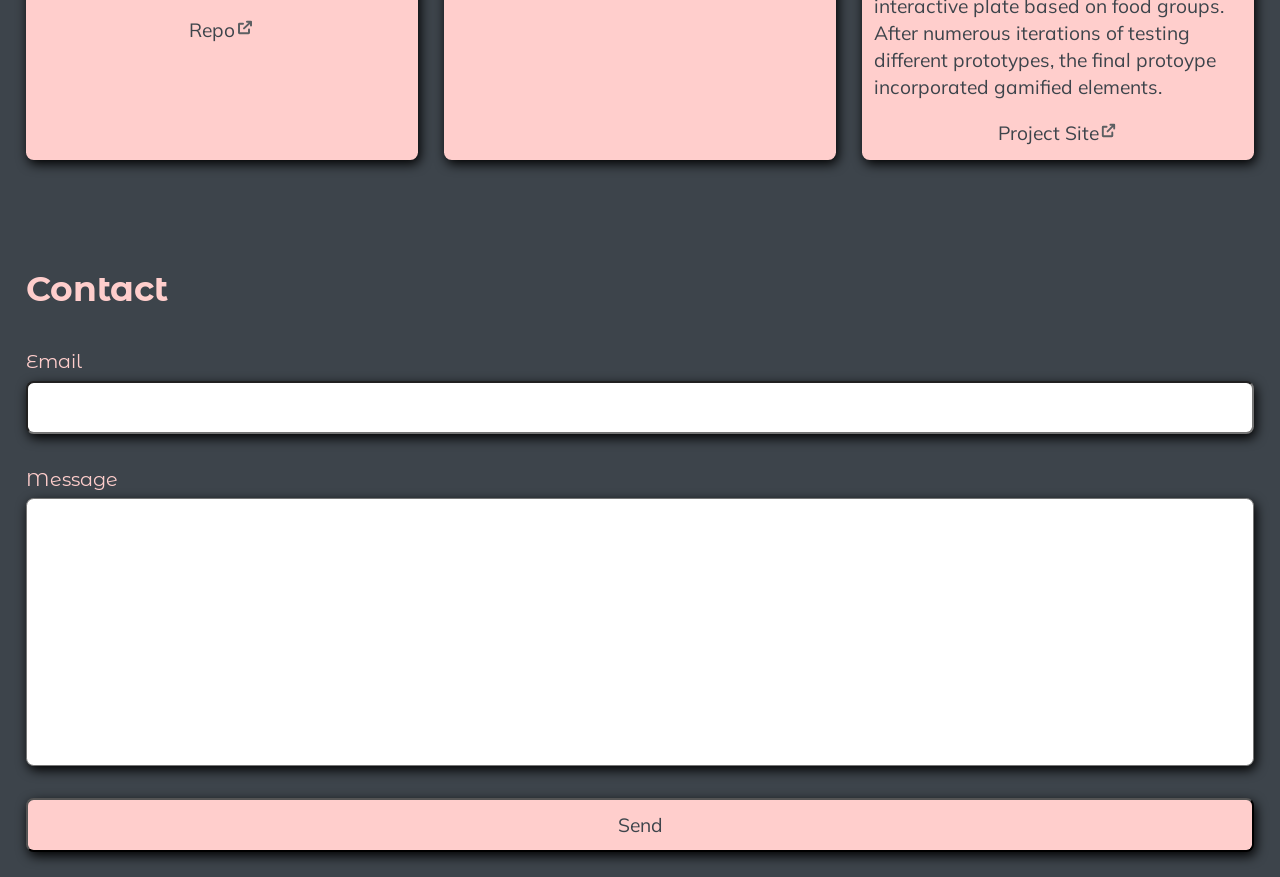
==== commit cf0258c3: "Fix typos" ====
--- a/index.html
+++ b/index.html
@@ -183,9 +183,9 @@
               </p>
 
               <p class="card__description">
-                I built this to learn Liquid and to understand theme sections I
-                mdae this to learn Liquid and to visualize how input settings
-                appear in the theme editor.
+                I built this to learn Liquid, Shopify's theme section
+                architecture, and to visualize how input settings appear to
+                merchants in the theme editor.
               </p>
 
               <p class="card__description">
--- a/main.css
+++ b/main.css
@@ -487,7 +487,7 @@
 }
 @media screen and (min-width: 1025px) {
   .card {
-    width: calc(50% - calc((var(--spacing))/2));
+    width: calc(33% - calc((var(--spacing))/2));
   }
 }
 
